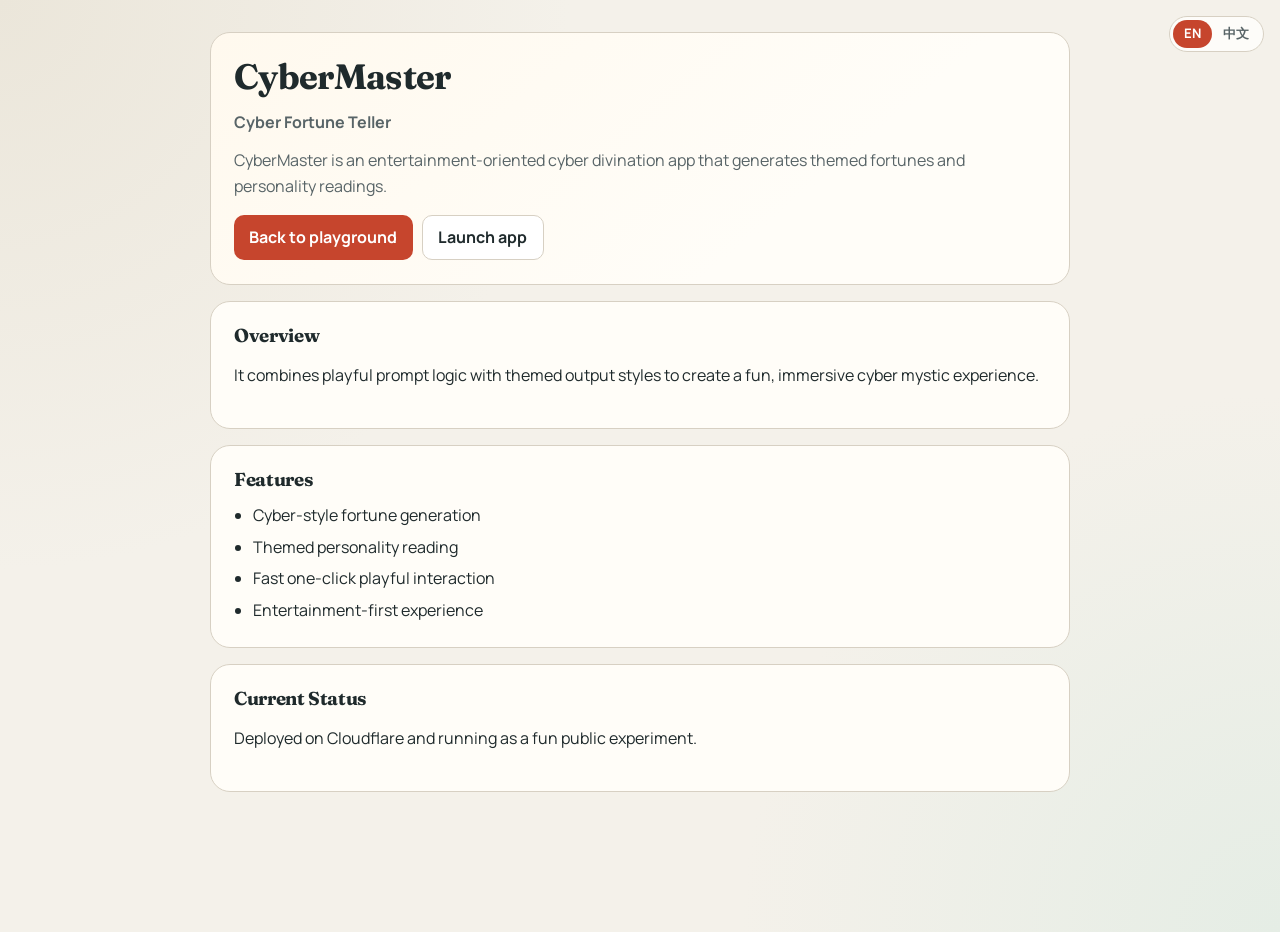
==== cybermaster.html @ be13305c "feat: add playground detail pages and redirect hub" ====
<!doctype html>
<html lang="en">
  <head>
    <meta charset="UTF-8" />
    <meta name="viewport" content="width=device-width, initial-scale=1.0" />
    <title>CyberMaster | XXX Aurora</title>
    <meta
      id="meta-description"
      name="description"
      content="CyberMaster: a cyber-themed fortune and personality reading experiment."
    />
    <link rel="preconnect" href="https://fonts.googleapis.com" />
    <link rel="preconnect" href="https://fonts.gstatic.com" crossorigin />
    <link
      href="https://fonts.googleapis.com/css2?family=Fraunces:opsz,wght@9..144,500;9..144,700&family=Manrope:wght@400;500;700&display=swap"
      rel="stylesheet"
    />
    <link rel="stylesheet" href="styles.css" />
  </head>
  <body>
    <div class="grain"></div>

    <div class="lang-switch" role="group" aria-label="Language selector">
      <button class="lang-btn is-active" data-lang-btn="en" aria-pressed="true">EN</button>
      <button class="lang-btn" data-lang-btn="zh" aria-pressed="false">中文</button>
    </div>

    <div class="layout detail-layout">
      <main class="content">
        <section class="panel hero detail-header">
          <h2 data-i18n="title">CyberMaster</h2>
          <p class="detail-sub" data-i18n="subtitle">Cyber Fortune Teller</p>
          <p data-i18n="intro">
            CyberMaster is an entertainment-oriented cyber divination app that generates
            themed fortunes and personality readings.
          </p>
          <div class="hero-actions">
            <a class="button" href="index.html#playground" data-i18n="back">Back to playground</a>
            <a class="ghost" href="https://cybermaster.xxxaurora.com" target="_blank" rel="noreferrer" data-i18n="launch">Launch app</a>
          </div>
        </section>

        <section class="panel">
          <h3 data-i18n="overviewTitle">Overview</h3>
          <p data-i18n="overviewBody">
            It combines playful prompt logic with themed output styles to create a fun,
            immersive cyber mystic experience.
          </p>
        </section>

        <section class="panel">
          <h3 data-i18n="featuresTitle">Features</h3>
          <ul class="key-list">
            <li data-i18n="feature1">Cyber-style fortune generation</li>
            <li data-i18n="feature2">Themed personality reading</li>
            <li data-i18n="feature3">Fast one-click playful interaction</li>
            <li data-i18n="feature4">Entertainment-first experience</li>
          </ul>
        </section>

        <section class="panel">
          <h3 data-i18n="statusTitle">Current Status</h3>
          <p data-i18n="statusBody">
            Deployed on Cloudflare and running as a fun public experiment.
          </p>
        </section>
      </main>
    </div>

    <script>
      (function () {
        const i18n = {
          en: {
            pageTitle: "CyberMaster | XXX Aurora",
            pageDescription:
              "CyberMaster: a cyber-themed fortune and personality reading experiment.",
            title: "CyberMaster",
            subtitle: "Cyber Fortune Teller",
            intro:
              "CyberMaster is an entertainment-oriented cyber divination app that generates themed fortunes and personality readings.",
            back: "Back to playground",
            launch: "Launch app",
            overviewTitle: "Overview",
            overviewBody:
              "It combines playful prompt logic with themed output styles to create a fun, immersive cyber mystic experience.",
            featuresTitle: "Features",
            feature1: "Cyber-style fortune generation",
            feature2: "Themed personality reading",
            feature3: "Fast one-click playful interaction",
            feature4: "Entertainment-first experience",
            statusTitle: "Current Status",
            statusBody: "Deployed on Cloudflare and running as a fun public experiment."
          },
          zh: {
            pageTitle: "CyberMaster | XXX Aurora",
            pageDescription: "CyberMaster：赛博算命与人格解读娱乐实验。",
            title: "CyberMaster",
            subtitle: "赛博算命大师",
            intro:
              "CyberMaster 是一个娱乐向赛博算命应用，会生成主题化运势和人格解读内容。",
            back: "返回游乐场",
            launch: "进入项目",
            overviewTitle: "概览",
            overviewBody: "它结合了趣味提示逻辑与主题化输出风格，打造沉浸式的赛博玄学体验。",
            featuresTitle: "功能",
            feature1: "赛博风格运势生成",
            feature2: "主题化人格解读",
            feature3: "一键快速互动",
            feature4: "娱乐优先体验",
            statusTitle: "当前状态",
            statusBody: "已部署在 Cloudflare，作为公开娱乐实验持续运行。"
          }
        };

        const buttons = document.querySelectorAll("[data-lang-btn]");

        function applyLang(lang) {
          const dict = i18n[lang] || i18n.en;
          document.documentElement.lang = lang === "zh" ? "zh-CN" : "en";
          document.title = dict.pageTitle;

          const meta = document.getElementById("meta-description");
          if (meta) {
            meta.setAttribute("content", dict.pageDescription);
          }

          document.querySelectorAll("[data-i18n]").forEach((node) => {
            const key = node.getAttribute("data-i18n");
            if (dict[key]) {
              node.textContent = dict[key];
            }
          });

          buttons.forEach((btn) => {
            const isActive = btn.getAttribute("data-lang-btn") === lang;
            btn.classList.toggle("is-active", isActive);
            btn.setAttribute("aria-pressed", isActive ? "true" : "false");
          });
        }

        buttons.forEach((btn) => {
          btn.addEventListener("click", () => {
            const lang = btn.getAttribute("data-lang-btn");
            applyLang(lang);
            try {
              localStorage.setItem("site-lang", lang);
            } catch (err) {
              // Keep runtime language only when storage is blocked.
            }
          });
        });

        let initialLang = "en";
        try {
          const stored = localStorage.getItem("site-lang");
          if (stored === "zh" || stored === "en") {
            initialLang = stored;
          }
        } catch (err) {
          initialLang = "en";
        }

        applyLang(initialLang);
      })();
    </script>
  </body>
</html>
---- styles.css ----
:root {
  --bg: #f4f1ea;
  --paper: #fffdf8;
  --ink: #1f2a2c;
  --muted: #586467;
  --line: #d7d0c3;
  --accent: #c6452d;
  --accent-soft: #f5d8cf;
}

* {
  box-sizing: border-box;
}

html,
body {
  margin: 0;
  padding: 0;
}

body {
  min-height: 100vh;
  font-family: "Manrope", sans-serif;
  color: var(--ink);
  background: radial-gradient(circle at 0% 0%, #ebe6da 0%, transparent 36%),
    radial-gradient(circle at 100% 100%, #e5ede5 0%, transparent 34%),
    var(--bg);
  line-height: 1.6;
}

.grain {
  position: fixed;
  inset: 0;
  pointer-events: none;
  opacity: 0.18;
  background-image: radial-gradient(#000 0.45px, transparent 0.45px);
  background-size: 4px 4px;
}

.lang-switch {
  position: fixed;
  top: 1rem;
  right: 1rem;
  z-index: 3;
  display: inline-flex;
  border: 1px solid var(--line);
  border-radius: 999px;
  padding: 0.2rem;
  background: color-mix(in srgb, #ffffff 85%, #f1e8d8 15%);
  backdrop-filter: blur(8px);
}

.lang-btn {
  border: 0;
  background: transparent;
  color: var(--muted);
  font-family: "Manrope", sans-serif;
  font-size: 0.82rem;
  font-weight: 700;
  line-height: 1;
  padding: 0.45rem 0.68rem;
  border-radius: 999px;
  cursor: pointer;
  transition: background-color 180ms ease, color 180ms ease;
}

.lang-btn:hover {
  color: var(--ink);
}

.lang-btn.is-active {
  color: #fff;
  background: var(--accent);
}

.layout {
  position: relative;
  z-index: 1;
  width: min(1160px, calc(100% - 2rem));
  margin: 2rem auto;
  display: grid;
  grid-template-columns: 320px 1fr;
  gap: 1.25rem;
}

.sidebar {
  position: sticky;
  top: 1.4rem;
  align-self: start;
  background: color-mix(in srgb, var(--paper) 90%, #f1e8d8 10%);
  border: 1px solid var(--line);
  border-radius: 20px;
  padding: 1.4rem;
}

.eyebrow {
  margin: 0;
  font-size: 0.77rem;
  letter-spacing: 0.1em;
  color: var(--muted);
}

h1,
h2,
h3,
h4 {
  font-family: "Fraunces", serif;
  letter-spacing: -0.02em;
  margin: 0;
  line-height: 1.2;
}

h1 {
  margin-top: 0.4rem;
  font-size: clamp(2rem, 4vw, 2.4rem);
}

.intro {
  margin: 1rem 0 1.15rem;
  color: var(--muted);
}

.sidebar nav {
  display: grid;
  gap: 0.55rem;
}

.sidebar nav a {
  color: var(--ink);
  text-decoration: none;
  font-weight: 600;
  padding: 0.35rem 0;
  border-bottom: 1px dashed transparent;
  transition: border-color 180ms ease, color 180ms ease;
}

.sidebar nav a:hover {
  color: var(--accent);
  border-color: color-mix(in srgb, var(--accent) 50%, transparent 50%);
}

.status {
  margin: 1rem 0 0;
  display: inline-flex;
  align-items: center;
  gap: 0.45rem;
  font-size: 0.85rem;
  color: var(--muted);
}

.status::before {
  content: "";
  width: 8px;
  height: 8px;
  border-radius: 999px;
  background: var(--accent);
  box-shadow: 0 0 0 8px color-mix(in srgb, var(--accent) 18%, transparent 82%);
}

.profile-link {
  margin: 0.85rem 0 0;
}

.profile-link a {
  color: var(--accent);
  font-weight: 700;
  text-decoration-thickness: 1px;
  text-underline-offset: 2px;
}

.content {
  display: grid;
  gap: 1rem;
}

.panel {
  background: var(--paper);
  border: 1px solid var(--line);
  border-radius: 20px;
  padding: 1.45rem;
}

.hero {
  background: linear-gradient(140deg, #fff9ee 0%, #fffdf8 68%);
}

.hero h2 {
  font-size: clamp(1.4rem, 3.2vw, 2rem);
}

.hero p {
  margin: 0.75rem 0 0;
  color: var(--muted);
}

.hero-actions {
  margin-top: 1rem;
  display: flex;
  flex-wrap: wrap;
  gap: 0.6rem;
}

.button,
.ghost {
  display: inline-flex;
  align-items: center;
  justify-content: center;
  padding: 0.55rem 0.95rem;
  border-radius: 10px;
  text-decoration: none;
  font-weight: 700;
}

.button {
  color: #fff;
  background: var(--accent);
}

.ghost {
  color: var(--ink);
  border: 1px solid var(--line);
  background: #fff;
}

.section-head p {
  margin: 0.45rem 0 0;
  color: var(--muted);
}

.grid {
  margin-top: 1rem;
  display: grid;
  grid-template-columns: repeat(2, minmax(0, 1fr));
  gap: 0.8rem;
}

.project-grid {
  margin-top: 1rem;
  display: grid;
  grid-template-columns: repeat(3, minmax(0, 1fr));
  gap: 0.8rem;
}

.card {
  display: block;
  text-decoration: none;
  color: inherit;
  border: 1px solid var(--line);
  border-radius: 14px;
  padding: 1rem;
  background: #fff;
  transition: transform 180ms ease, border-color 180ms ease,
    box-shadow 180ms ease;
}

.card:hover {
  transform: translateY(-2px);
  border-color: color-mix(in srgb, var(--accent) 50%, var(--line) 50%);
  box-shadow: 0 8px 24px color-mix(in srgb, var(--accent) 12%, transparent 88%);
}

.card h4 {
  font-size: 1.06rem;
}

.card p {
  margin: 0.3rem 0 0;
  font-size: 0.95rem;
  color: var(--muted);
}

.project-card {
  display: flex;
  flex-direction: column;
  min-height: 100%;
}

.project-tag {
  margin-top: 0.45rem;
  color: var(--accent) !important;
  font-weight: 700;
}

.project-note {
  margin-top: 0.55rem !important;
}

.card-actions {
  margin-top: 0.85rem;
  display: flex;
  flex-wrap: wrap;
  gap: 0.5rem;
}

.button-sm {
  padding: 0.42rem 0.72rem;
  border-radius: 8px;
  font-size: 0.88rem;
}

.detail-layout {
  width: min(860px, calc(100% - 2rem));
  grid-template-columns: 1fr;
}

.detail-header h2 {
  font-size: clamp(1.5rem, 4vw, 2.2rem);
}

.detail-sub {
  margin: 0.5rem 0 0;
  color: var(--accent);
  font-weight: 700;
}

.key-list {
  margin: 0.7rem 0 0;
  padding-left: 1.15rem;
  display: grid;
  gap: 0.38rem;
}

.tech-line {
  margin: 0.6rem 0 0;
  color: var(--ink);
  font-weight: 600;
}

.quick-jump {
  margin-top: 0.95rem;
  border: 1px solid var(--line);
  border-radius: 12px;
  background: #fff;
  padding: 0.9rem;
}

.quick-jump-title {
  margin: 0;
  font-weight: 700;
  color: var(--ink);
}

.quick-jump-sub {
  margin: 0.3rem 0 0;
  color: var(--muted);
  font-size: 0.92rem;
}

.updates {
  margin: 1rem 0 0;
  padding: 0;
  list-style: none;
  display: grid;
  gap: 0.75rem;
}

.updates li {
  border: 1px solid var(--line);
  border-radius: 12px;
  padding: 0.8rem 0.9rem;
  background: #fff;
}

.date {
  font-size: 0.8rem;
  letter-spacing: 0.06em;
  text-transform: uppercase;
  color: var(--accent);
}

.updates p {
  margin: 0.25rem 0 0;
}

.contact a {
  color: var(--accent);
  text-decoration-thickness: 1px;
  text-underline-offset: 2px;
}

@media (max-width: 920px) {
  .layout {
    grid-template-columns: 1fr;
    width: min(860px, calc(100% - 1.4rem));
  }

  .sidebar {
    position: relative;
    top: 0;
  }
}

@media (max-width: 640px) {
  .lang-switch {
    top: 0.7rem;
    right: 0.7rem;
  }

  .grid {
    grid-template-columns: 1fr;
  }

  .project-grid {
    grid-template-columns: 1fr;
  }

  .panel,
  .sidebar {
    border-radius: 16px;
    padding: 1rem;
  }

  .hero-actions {
    flex-direction: column;
  }

  .button,
  .ghost {
    width: 100%;
  }

  .card-actions .button,
  .card-actions .ghost {
    width: auto;
  }
}
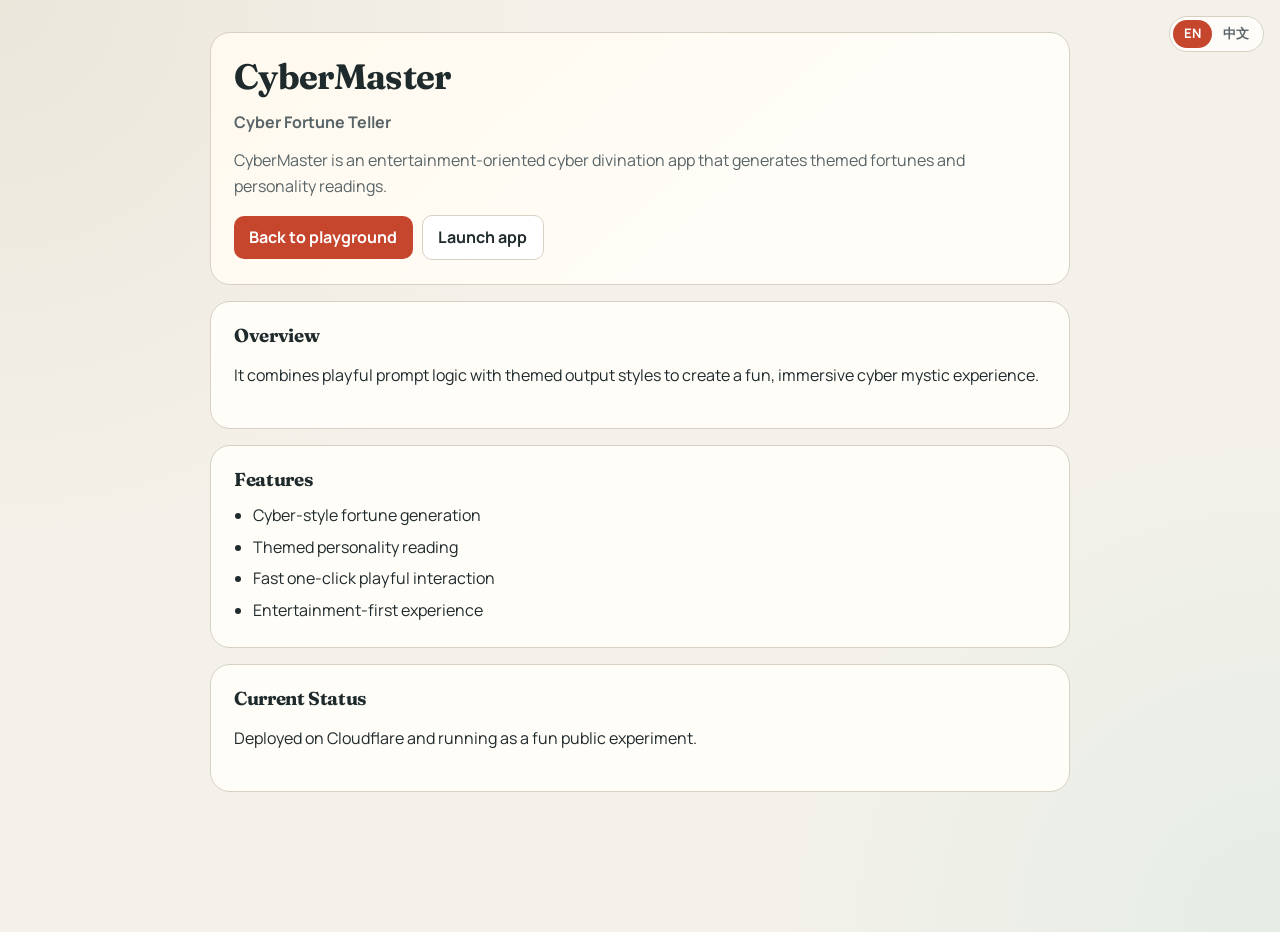
==== commit 5a40ea41: "feat: add Potemkin trailer and fix detail-page action layout" ====
--- a/cybermaster.html
+++ b/cybermaster.html
@@ -34,7 +34,7 @@
             CyberMaster is an entertainment-oriented cyber divination app that generates
             themed fortunes and personality readings.
           </p>
-          <div class="hero-actions">
+          <div class="hero-actions detail-actions">
             <a class="button" href="index.html#playground" data-i18n="back">Back to playground</a>
             <a class="ghost" href="https://cybermaster.xxxaurora.com" target="_blank" rel="noreferrer" data-i18n="launch">Launch app</a>
           </div>
--- a/styles.css
+++ b/styles.css
@@ -200,6 +200,10 @@
   gap: 0.6rem;
 }
 
+.detail-actions {
+  align-items: center;
+}
+
 .button,
 .ghost {
   display: inline-flex;
@@ -326,6 +330,32 @@
   font-weight: 600;
 }
 
+.video-wrap {
+  margin-top: 0.75rem;
+  width: 100%;
+  aspect-ratio: 16 / 9;
+  border: 1px solid var(--line);
+  border-radius: 12px;
+  overflow: hidden;
+  background: #000;
+}
+
+.video-wrap iframe {
+  width: 100%;
+  height: 100%;
+  border: 0;
+}
+
+.video-link {
+  margin: 0.6rem 0 0;
+}
+
+.video-link a {
+  color: var(--accent);
+  text-decoration-thickness: 1px;
+  text-underline-offset: 2px;
+}
+
 .quick-jump {
   margin-top: 0.95rem;
   border: 1px solid var(--line);
@@ -410,12 +440,12 @@
     padding: 1rem;
   }
 
-  .hero-actions {
+  .home-actions {
     flex-direction: column;
   }
 
-  .button,
-  .ghost {
+  .home-actions .button,
+  .home-actions .ghost {
     width: 100%;
   }
 
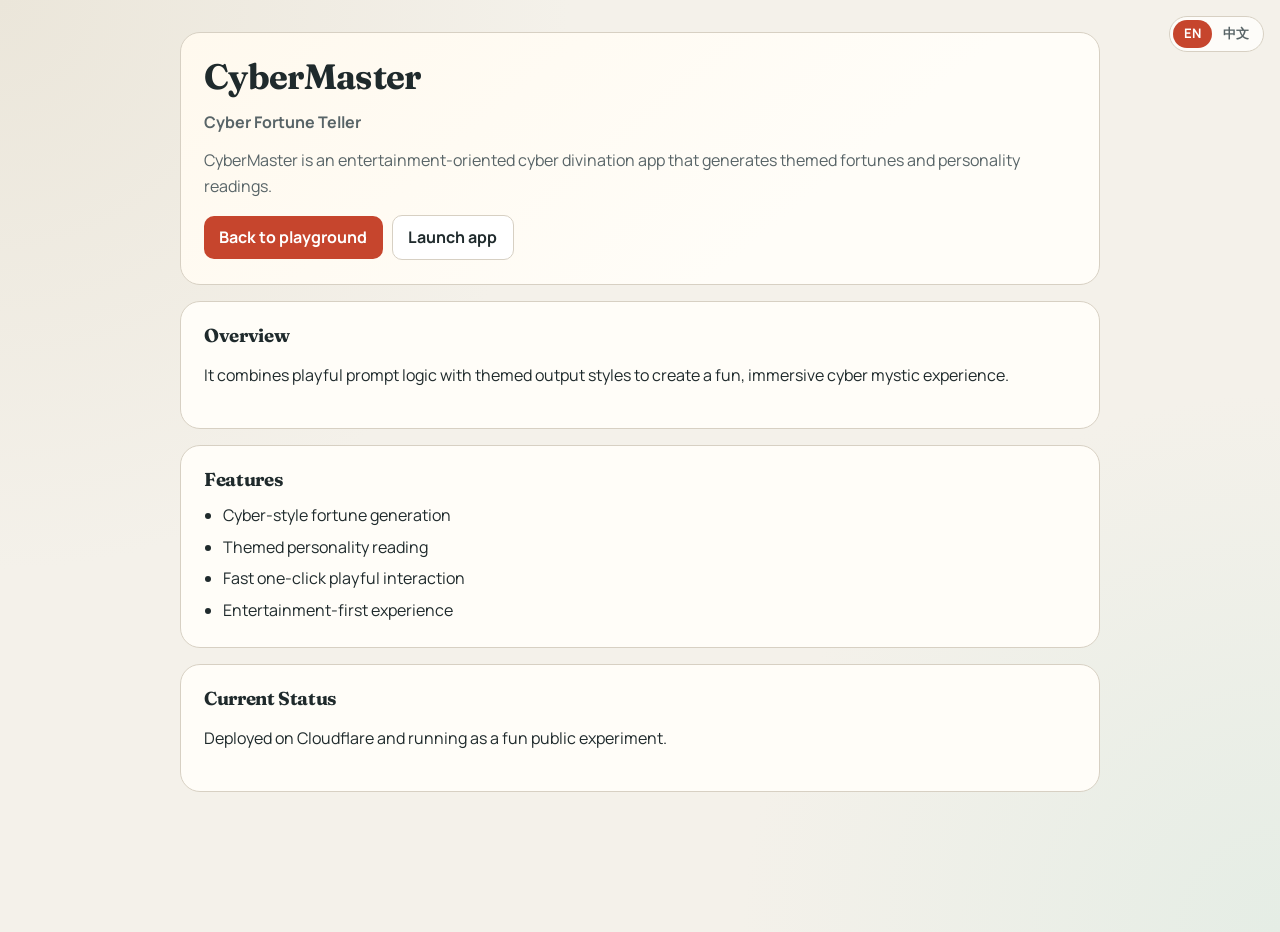
==== commit ba773331: "fix: widen and normalize detail page layout" ====
--- a/cybermaster.html
+++ b/cybermaster.html
@@ -25,7 +25,7 @@
       <button class="lang-btn" data-lang-btn="zh" aria-pressed="false">中文</button>
     </div>
 
-    <div class="layout detail-layout">
+    <div class="detail-layout">
       <main class="content">
         <section class="panel hero detail-header">
           <h2 data-i18n="title">CyberMaster</h2>
--- a/styles.css
+++ b/styles.css
@@ -303,8 +303,15 @@
 }
 
 .detail-layout {
-  width: min(860px, calc(100% - 2rem));
-  grid-template-columns: 1fr;
+  position: relative;
+  z-index: 1;
+  width: min(1160px, calc(100% - 2rem));
+  margin: 2rem auto;
+}
+
+.detail-layout .content {
+  width: min(920px, 100%);
+  margin: 0 auto;
 }
 
 .detail-header h2 {
@@ -418,6 +425,11 @@
     position: relative;
     top: 0;
   }
+
+  .detail-layout {
+    width: min(860px, calc(100% - 1.4rem));
+    margin: 1.4rem auto;
+  }
 }
 
 @media (max-width: 640px) {
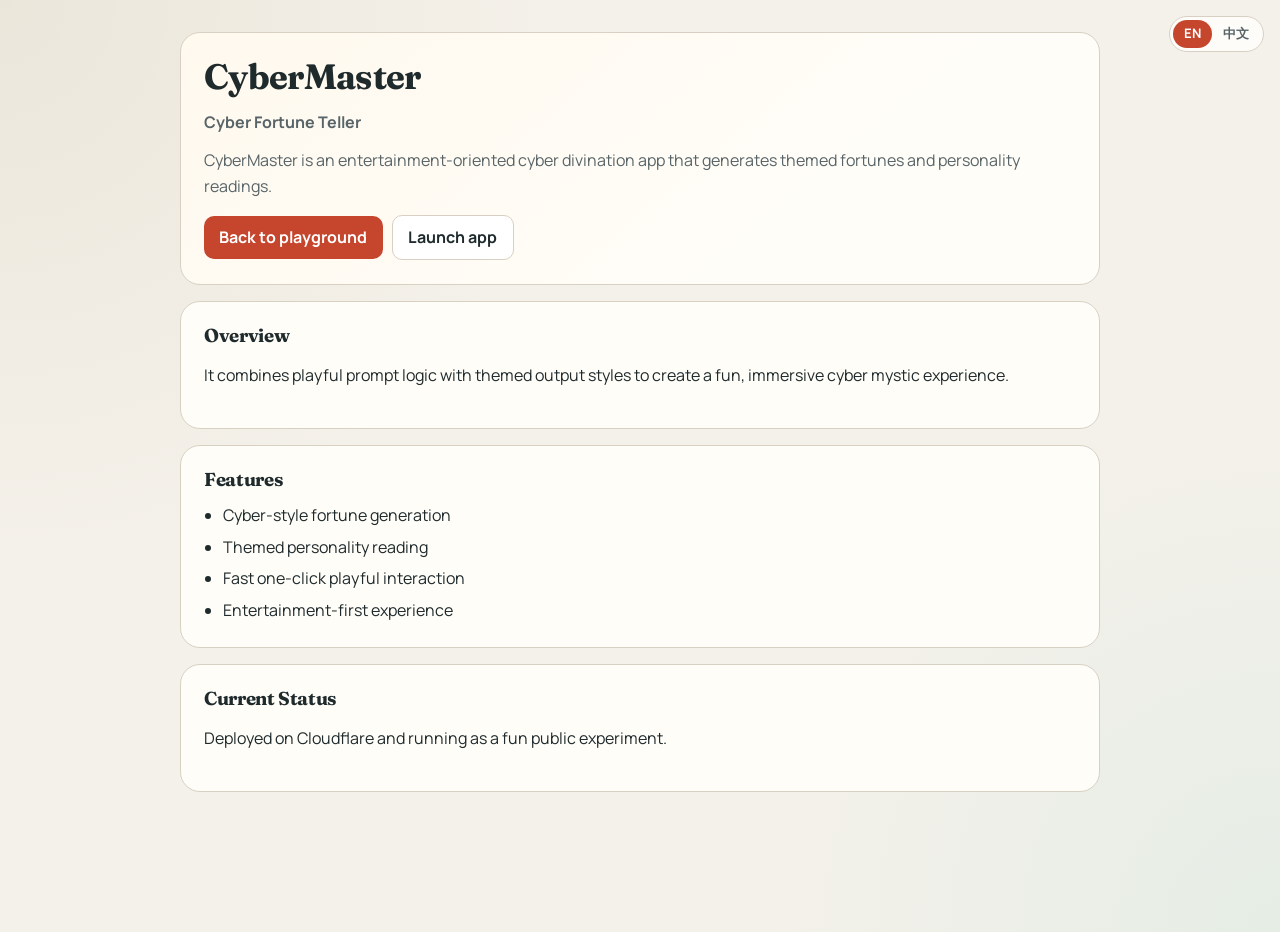
==== commit da4d58bd: "Add page transition effects and update project descriptions - Introduced a new JavaScript file for p" ====
--- a/cybermaster.html
+++ b/cybermaster.html
@@ -67,6 +67,7 @@
       </main>
     </div>
 
+    <script src="page-transition.js"></script>
     <script>
       (function () {
         const i18n = {
--- a/styles.css
+++ b/styles.css
@@ -18,6 +18,10 @@
   padding: 0;
 }
 
+html {
+  scroll-behavior: smooth;
+}
+
 body {
   min-height: 100vh;
   font-family: "Manrope", sans-serif;
@@ -28,6 +32,15 @@
   line-height: 1.6;
 }
 
+body.page-enter {
+  animation: pageCrossEnter 420ms cubic-bezier(0.2, 0.74, 0.21, 1);
+}
+
+body.page-leave {
+  pointer-events: none;
+  animation: pageCrossLeave 240ms ease forwards;
+}
+
 .grain {
   position: fixed;
   inset: 0;
@@ -178,6 +191,13 @@
   border: 1px solid var(--line);
   border-radius: 20px;
   padding: 1.45rem;
+  transition: border-color 220ms ease, box-shadow 220ms ease, transform 220ms ease;
+}
+
+.panel:target {
+  border-color: color-mix(in srgb, var(--accent) 52%, var(--line) 48%);
+  box-shadow: 0 10px 28px color-mix(in srgb, var(--accent) 13%, transparent 87%);
+  animation: panelTargetPulse 620ms ease;
 }
 
 .hero {
@@ -241,8 +261,8 @@
 .project-grid {
   margin-top: 1rem;
   display: grid;
-  grid-template-columns: repeat(3, minmax(0, 1fr));
-  gap: 0.8rem;
+  grid-template-columns: 1fr;
+  gap: 0.95rem;
 }
 
 .card {
@@ -279,6 +299,36 @@
   min-height: 100%;
 }
 
+.project-grid .project-card {
+  flex-direction: row;
+  align-items: center;
+  justify-content: space-between;
+  gap: 1rem;
+  min-height: auto;
+  padding: 1.05rem 1.1rem;
+}
+
+.project-main {
+  flex: 1;
+  min-width: 0;
+}
+
+.project-main h4 {
+  margin: 0;
+}
+
+.reveal {
+  opacity: 0;
+  transform: translateY(18px);
+  transition: opacity 560ms ease, transform 560ms cubic-bezier(0.2, 0.74, 0.21, 1);
+  transition-delay: var(--reveal-delay, 0ms);
+}
+
+.reveal.is-visible {
+  opacity: 1;
+  transform: translateY(0);
+}
+
 .project-tag {
   margin-top: 0.45rem;
   color: var(--accent) !important;
@@ -287,6 +337,25 @@
 
 .project-note {
   margin-top: 0.55rem !important;
+}
+
+.project-card-wide {
+  grid-column: 1 / -1;
+}
+
+.project-card p {
+  line-height: 1.55;
+}
+
+.project-summary {
+  margin-top: 0.42rem !important;
+  max-width: 64ch;
+}
+
+.project-actions {
+  margin-top: 0 !important;
+  flex-shrink: 0;
+  align-self: center;
 }
 
 .card-actions {
@@ -331,6 +400,23 @@
   gap: 0.38rem;
 }
 
+.code-block {
+  margin: 0.6rem 0 0;
+  padding: 0.78rem 0.88rem;
+  border-radius: 10px;
+  border: 1px solid color-mix(in srgb, var(--ink) 18%, var(--line) 82%);
+  background: #1f2a2c;
+  color: #f6f3ec;
+  overflow-x: auto;
+}
+
+.code-block code {
+  font-family: ui-monospace, SFMono-Regular, Menlo, Monaco, Consolas, "Liberation Mono",
+    "Courier New", monospace;
+  font-size: 0.84rem;
+  line-height: 1.45;
+}
+
 .tech-line {
   margin: 0.6rem 0 0;
   color: var(--ink);
@@ -361,6 +447,40 @@
   color: var(--accent);
   text-decoration-thickness: 1px;
   text-underline-offset: 2px;
+}
+
+@keyframes panelTargetPulse {
+  0% {
+    transform: translateY(0);
+  }
+  45% {
+    transform: translateY(-2px);
+  }
+  100% {
+    transform: translateY(0);
+  }
+}
+
+@keyframes pageCrossEnter {
+  from {
+    opacity: 0;
+    transform: translateY(12px);
+  }
+  to {
+    opacity: 1;
+    transform: translateY(0);
+  }
+}
+
+@keyframes pageCrossLeave {
+  from {
+    opacity: 1;
+    transform: translateY(0);
+  }
+  to {
+    opacity: 0;
+    transform: translateY(10px);
+  }
 }
 
 .quick-jump {
@@ -430,6 +550,24 @@
     width: min(860px, calc(100% - 1.4rem));
     margin: 1.4rem auto;
   }
+
+  .project-grid {
+    grid-template-columns: 1fr;
+  }
+
+  .project-card-wide {
+    grid-column: auto;
+  }
+
+  .project-grid .project-card {
+    flex-direction: column;
+    align-items: flex-start;
+  }
+
+  .project-actions {
+    margin-top: 0.75rem !important;
+    align-self: flex-start;
+  }
 }
 
 @media (max-width: 640px) {
@@ -466,3 +604,24 @@
     width: auto;
   }
 }
+
+@media (prefers-reduced-motion: reduce) {
+  html {
+    scroll-behavior: auto;
+  }
+
+  .reveal {
+    opacity: 1;
+    transform: none;
+    transition: none;
+  }
+
+  .panel:target {
+    animation: none;
+  }
+
+  body.page-enter,
+  body.page-leave {
+    animation: none;
+  }
+}
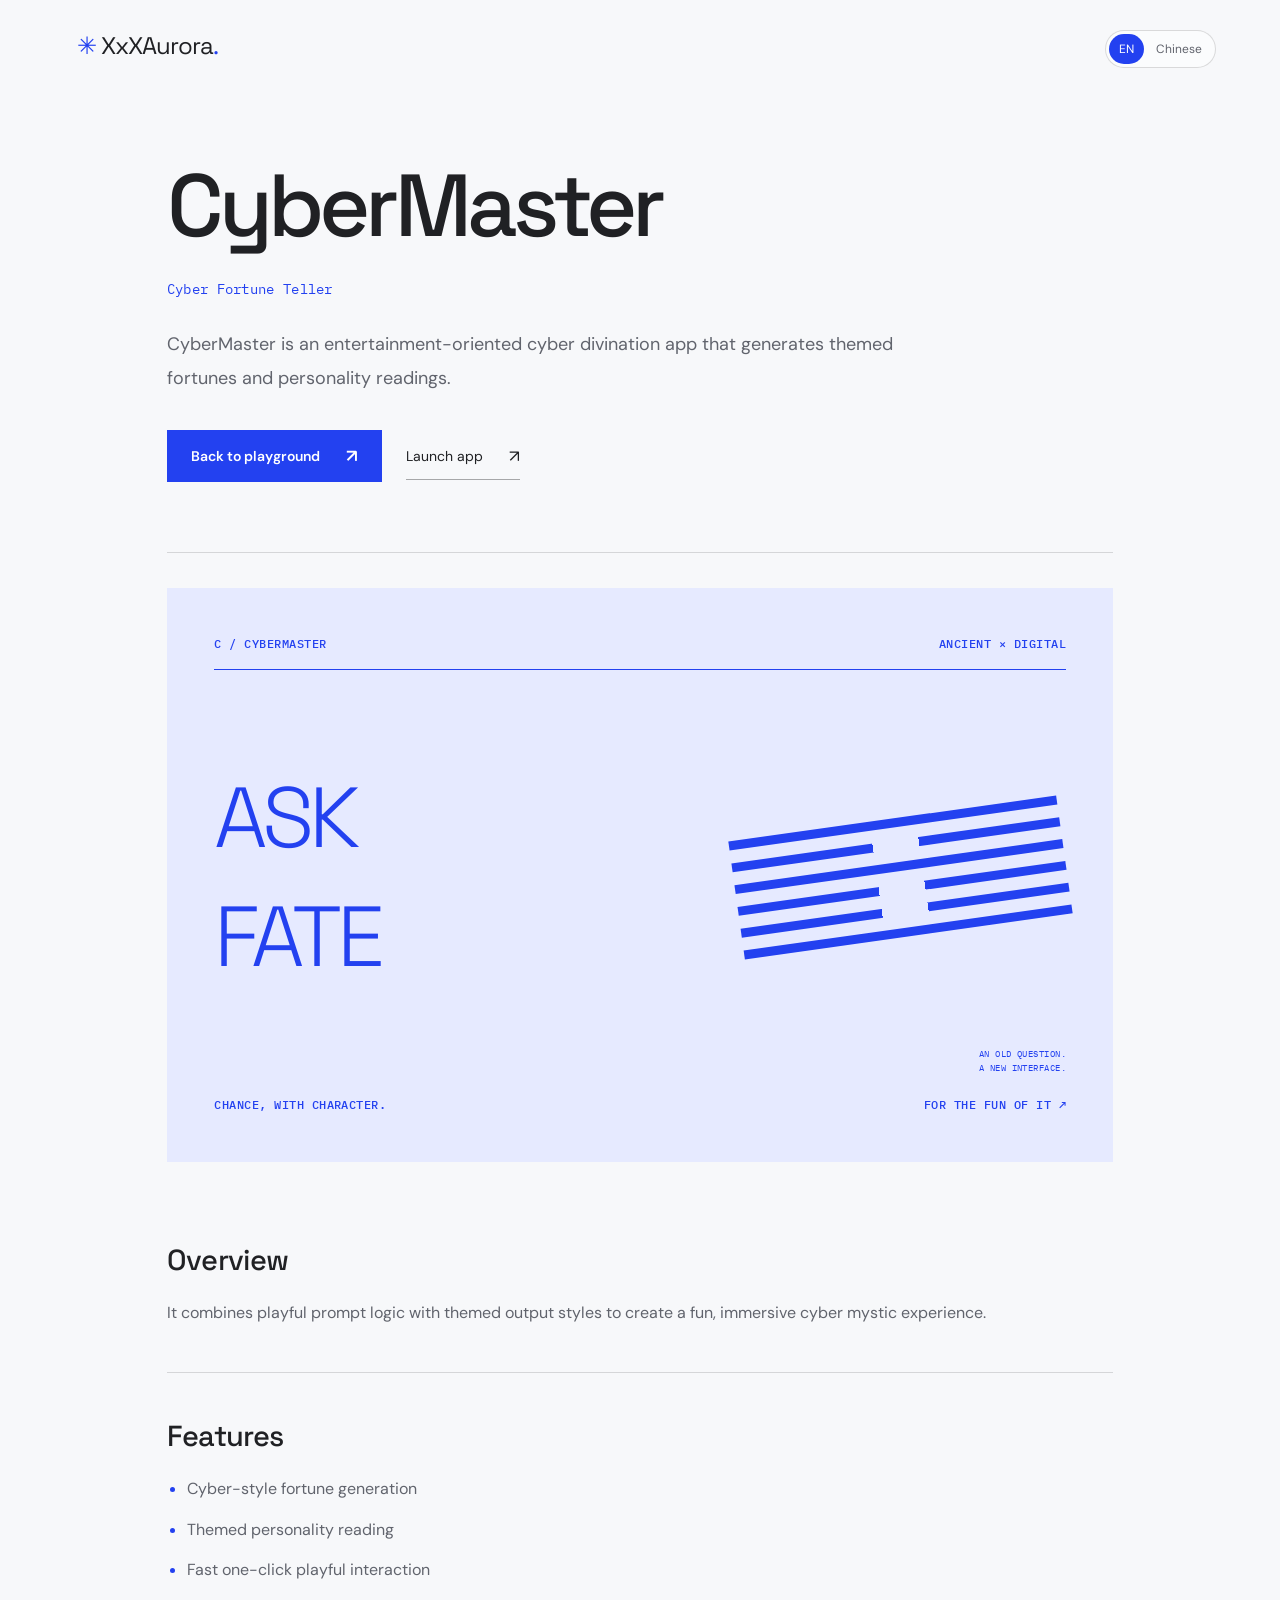
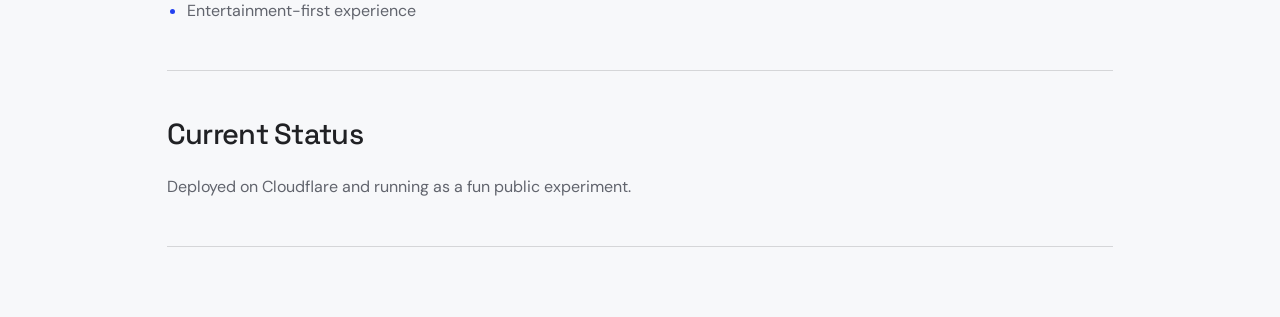
==== commit 0a74cb74: "Redesign portfolio with gallery theme and complete bilingual experience" ====
--- a/cybermaster.html
+++ b/cybermaster.html
@@ -12,13 +12,16 @@
     <link rel="preconnect" href="https://fonts.googleapis.com" />
     <link rel="preconnect" href="https://fonts.gstatic.com" crossorigin />
     <link
-      href="https://fonts.googleapis.com/css2?family=Fraunces:opsz,wght@9..144,500;9..144,700&family=Manrope:wght@400;500;700&display=swap"
+      href="https://fonts.googleapis.com/css2?family=DM+Sans:wght@400;500;600;700&family=Space+Grotesk:wght@400;500;600;700&family=IBM+Plex+Mono:wght@400;500&display=swap"
       rel="stylesheet"
     />
-    <link rel="stylesheet" href="styles.css" />
+    <link rel="stylesheet" href="home.css" />
+    <link rel="stylesheet" href="detail.css" />
+    <link rel="stylesheet" href="portfolio.css" />
+    <link rel="stylesheet" href="gallery.css" />
   </head>
-  <body>
-    <div class="grain"></div>
+  <body class="detail-page">
+    <a class="detail-brand" href="index.html"><span>✳</span> XxXAurora<span>.</span></a>
 
     <div class="lang-switch" role="group" aria-label="Language selector">
       <button class="lang-btn is-active" data-lang-btn="en" aria-pressed="true">EN</button>
@@ -39,6 +42,7 @@
             <a class="ghost" href="https://cybermaster.xxxaurora.com" target="_blank" rel="noreferrer" data-i18n="launch">Launch app</a>
           </div>
         </section>
+        <div class="detail-cover case-cover cover-cybermaster" aria-hidden="true"><span class="cover-top">C / CYBERMASTER <span>ANCIENT × DIGITAL</span></span><div class="oracle-layout"><div class="oracle-type">问<br><em>卦</em></div><div class="hexagram"><i></i><i class="broken"></i><i></i><i class="broken"></i><i class="broken"></i><i></i></div><span class="oracle-caption">AN OLD QUESTION.<br>A NEW INTERFACE.</span></div><span class="cover-bottom">CHANCE, WITH CHARACTER. <span>FOR THE FUN OF IT ↗</span></span></div>
 
         <section class="panel">
           <h3 data-i18n="overviewTitle">Overview</h3>
@@ -67,7 +71,7 @@
       </main>
     </div>
 
-    <script src="page-transition.js"></script>
+    <script src="shared-i18n.js"></script>
     <script>
       (function () {
         const i18n = {
@@ -116,6 +120,7 @@
         const buttons = document.querySelectorAll("[data-lang-btn]");
 
         function applyLang(lang) {
+          window.applySharedLanguage(lang);
           const dict = i18n[lang] || i18n.en;
           document.documentElement.lang = lang === "zh" ? "zh-CN" : "en";
           document.title = dict.pageTitle;
--- a/home.css
+++ b/home.css
@@ -0,0 +1,32 @@
+:root{color-scheme:dark;--bg:#080b0d;--surface:#101518;--text:#f0f3ee;--muted:#a0aaa9;--accent:#beef9c;--line:#ffffff20;--ease:cubic-bezier(.22,1,.36,1);font-family:'DM Sans',Arial,sans-serif;color:var(--text);background:var(--bg)}
+*{box-sizing:border-box}html{scroll-behavior:smooth;scroll-padding-top:110px}body{margin:0}a{color:inherit;text-decoration:none}button{font:inherit}a,button{-webkit-tap-highlight-color:transparent}button,a{touch-action:manipulation}a:focus-visible,button:focus-visible{outline:2px solid var(--accent);outline-offset:7px}::selection{background:var(--accent);color:var(--bg)}h1,h2,h3,h4,p{margin:0}button{cursor:pointer}.skip-link{position:fixed;top:-100px;left:16px;z-index:50;padding:12px;background:var(--accent);color:#080b0d}.skip-link:focus{top:15px}.reading-progress{position:fixed;left:0;top:0;height:2px;width:100%;transform:scaleX(0);transform-origin:left;background:var(--accent);z-index:30;pointer-events:none}
+.sidebar{height:94px;position:absolute;top:0;left:5%;right:5%;display:flex;align-items:center;gap:42px;border-bottom:1px solid var(--line);z-index:10}.wordmark{font-family:'Space Grotesk',sans-serif;font-size:25px;font-weight:600;letter-spacing:-1px;white-space:nowrap}.brand-symbol{font-size:35px;color:var(--accent);display:inline-block;vertical-align:middle;margin-right:8px}.brand-dot{color:var(--accent)}.sidebar nav{display:flex;gap:30px;margin:auto;font-size:14px}.sidebar nav a{color:var(--muted);position:relative;padding:12px 0;transition:color .25s}.sidebar nav a:hover,.sidebar nav a.is-current{color:var(--text)}.sidebar nav a:after{content:'';position:absolute;bottom:4px;height:3px;left:50%;width:3px;border-radius:50%;background:var(--accent);opacity:0;transition:opacity .25s}.sidebar nav a.is-current:after{opacity:1}.header-github{font-size:14px;margin-right:126px}.lang-switch{position:absolute;right:5%;top:30px;display:flex;gap:2px;padding:3px;border:1px solid var(--line);border-radius:30px;z-index:12}.lang-btn{border:0;color:var(--muted);background:none;font-size:12px;padding:7px 10px;border-radius:20px}.lang-btn.is-active{background:#26302b;color:var(--accent)}
+.content{max-width:1600px;margin:auto;padding:0 5%}.hero{min-height:850px;height:100svh;max-height:1100px;position:relative;display:flex;align-items:center;padding:140px 0 120px;isolation:isolate}.hero-copy{position:relative;z-index:2;max-width:730px;pointer-events:none}.hero-copy a{pointer-events:auto}.hero-kicker,.section-index,.hero-bottom,.orbit-label,.site-footer>span{font-family:'IBM Plex Mono',monospace;font-size:12px;letter-spacing:1.2px}.hero-kicker{color:var(--accent);display:flex;align-items:center;gap:10px;margin-bottom:32px}.live-dot{display:inline-block;width:6px;height:6px;background:var(--accent);border-radius:50%;box-shadow:0 0 12px #beef9c60}.hero h1{font-family:'Space Grotesk','DM Sans',sans-serif;font-size:clamp(76px,8.4vw,132px);font-weight:500;line-height:.99;letter-spacing:-.075em;max-width:720px;text-wrap:balance;margin-left:-6px}.hero-description{font-size:17px;color:var(--muted);line-height:1.85;max-width:460px;margin-top:32px}.hero-actions{display:flex;gap:24px;align-items:center;margin-top:35px}.button,.ghost{display:inline-flex;align-items:center;justify-content:center;gap:26px;font-size:14px;min-height:48px;transition:background .3s,color .3s,border-color .3s,transform .4s var(--ease)}.button{border-radius:30px;background:var(--accent);color:#142016;padding:13px 23px;font-weight:600;border:1px solid transparent}.button:after{content:'↗';font-size:18px}.button:hover{background:#d2ffb5;transform:translateY(-3px)}.ghost{border-bottom:1px solid #ffffff40;padding:10px 0}.ghost:after{content:'↗';font-size:17px}.ghost:hover{color:var(--accent);border-color:var(--accent)}.hero-bottom{position:absolute;bottom:35px;left:0;right:0;display:flex;justify-content:space-between;align-items:center;border-top:1px solid var(--line);padding-top:27px;color:var(--muted);font-size:11px;letter-spacing:1px}.hero-bottom a{color:var(--text)}.hero-bottom a span{display:inline-block;margin-left:18px;font-size:20px}.hero-art{position:absolute;z-index:0;right:-5.5%;top:9%;width:72%;height:80%;pointer-events:none;overflow:hidden;mask-image:linear-gradient(90deg,transparent,#000 17%,#000 95%,transparent)}#aurora-canvas{height:100%;width:100%;display:block}.aurora-haze{position:absolute;inset:16% 6%;background:radial-gradient(ellipse at 62% 50%,#37614e36,transparent 60%),radial-gradient(ellipse at 45% 75%,#34386628,transparent 60%);filter:blur(45px)}.orbit-label{position:absolute;right:12%;bottom:12%;font-size:10px;letter-spacing:2px;color:#b1c4b3;writing-mode:vertical-rl}.orbit-label span{margin-top:16px}
+.panel:not(.hero){padding:105px 0;scroll-margin-top:20px}.section-head{display:grid;grid-template-columns:1fr 1fr;align-items:end;margin-bottom:48px;gap:20px}.section-index{display:block;color:var(--accent);grid-column:1/-1;margin-bottom:14px}.section-head h3,.contact h3{font-family:'Space Grotesk',sans-serif;font-size:clamp(40px,4.5vw,64px);font-weight:400;letter-spacing:-.055em;line-height:1.1}.section-head p{justify-self:end;color:var(--muted);font-size:15px;max-width:350px;line-height:1.7}.project-grid{display:grid;grid-template-columns:1fr 1fr;gap:54px 30px}.project-card{position:relative;min-width:0}.project-grid .project-card:first-child{grid-column:1/-1}.project-main{display:flex;flex-direction:column}.project-media,.playground-media{order:-1;background:var(--surface);border:1px solid var(--line);border-radius:14px;overflow:hidden;position:relative;aspect-ratio:1.6;margin-bottom:25px;isolation:isolate;transition:border-color .45s}.project-grid .project-card:first-child .project-media{aspect-ratio:2.35}.project-media:after,.playground-media:after{content:'';position:absolute;inset:0;pointer-events:none;background:radial-gradient(500px circle at var(--mx,50%) var(--my,50%),#c9f3bb17,transparent 70%);opacity:0;transition:opacity .5s}.project-card:hover .project-media:after,.project-card:hover .playground-media:after{opacity:1}.project-preview,.playground-preview{display:block;width:100%;height:100%;object-fit:cover;transition:transform 1s var(--ease),filter .8s;filter:saturate(.75)}.project-card:hover img{transform:scale(1.035);filter:saturate(1)}.project-card:hover .project-media,.project-card:hover .playground-media{border-color:#beef9c55}.project-card h4{font-family:'Space Grotesk',sans-serif;font-size:28px;font-weight:500;letter-spacing:-1px;line-height:1.3}.project-card h4:after{content:'↗';float:right;color:var(--accent);font-size:24px;transition:transform .5s var(--ease)}.project-card:hover h4:after{transform:translate(4px,-4px)}.project-tag{font-family:'IBM Plex Mono',monospace;font-size:12px;color:var(--accent);margin-top:9px;line-height:1.6}.project-summary,.project-card>p:not(.project-tag){color:var(--muted);font-size:16px;line-height:1.8;margin-top:17px;max-width:680px}.project-grid .project-card:first-child .project-summary{max-width:760px}.card-actions{display:flex;align-items:center;gap:24px;margin-top:22px}.card-actions .button{background:transparent;color:var(--text);border:1px solid var(--line);padding:8px 18px;min-height:42px;font-size:13px}.card-actions .button:hover{border-color:var(--accent);color:var(--accent)}.card-actions .ghost{font-size:13px;min-height:40px;border:0;color:var(--muted)}.card-actions .ghost:hover{color:var(--accent)}#playground{border-top:1px solid var(--line)}.grid{display:grid;grid-template-columns:1fr 1fr;gap:30px}.grid .project-card{display:flex;flex-direction:column}.grid .card-actions{margin-top:auto;padding-top:22px}.project-note{font-size:13px!important}.contact{position:relative;border-top:1px solid var(--line);min-height:370px}.contact .section-index{margin-bottom:32px}.contact h3{font-size:clamp(56px,7vw,100px);margin-bottom:30px}.contact p{font-size:17px;line-height:1.9;color:var(--muted);max-width:640px}.contact p a{display:inline-block;color:var(--text);border-bottom:1px solid var(--accent)}.contact-arrow{position:absolute;right:20px;top:120px;font-size:100px;color:var(--accent);font-weight:300}.site-footer{margin:0 5%;padding:28px 0;border-top:1px solid var(--line);display:flex;align-items:center;justify-content:space-between;gap:25px;color:var(--muted)}.site-footer>a{color:var(--text);font-size:18px;letter-spacing:-.5px}.site-footer>a span{color:var(--accent)}.site-footer>span{font-size:10px}
+html[lang=zh-CN] .hero h1{font-size:clamp(64px,7.8vw,112px);letter-spacing:-.06em;max-width:680px;line-height:1.2}html[lang=zh-CN] .hero-description{line-height:2}html[lang=zh-CN] .section-head h3{letter-spacing:-.035em}
+@media(min-width:1800px){.sidebar{left:calc((100% - 1440px)/2);right:calc((100% - 1440px)/2)}.lang-switch{right:calc((100% - 1440px)/2)}}
+@media(max-width:1000px){.sidebar nav{gap:20px}.header-github{display:none}.sidebar nav{margin-right:115px}.hero{min-height:760px}.hero-copy{max-width:650px}.hero-art{width:90%;right:-5%;opacity:.7}.hero h1{font-size:90px;max-width:600px}.hero-description{max-width:410px}.hero-bottom{font-size:9px}.project-grid .project-card:first-child .project-media{aspect-ratio:1.9}.hero-kicker{font-size:10px}}
+@media(max-width:680px){html{scroll-padding-top:25px}.sidebar{height:82px;flex-wrap:wrap;gap:0;align-content:center;left:6%;right:6%}.wordmark{font-size:22px}.brand-symbol{font-size:28px}.sidebar nav{position:absolute;top:90px;left:0;right:0;margin:0;justify-content:space-between;font-size:13px;gap:12px}.lang-switch{top:24px;right:6%}.content{padding:0 6%}.hero{height:auto;min-height:850px;max-height:none;padding:210px 0 125px;align-items:flex-start}.hero h1{font-size:clamp(62px,14vw,92px);letter-spacing:-.065em;max-width:470px;margin-left:-3px}.hero-kicker{font-size:9px;letter-spacing:.5px;margin-bottom:24px}.hero-description{font-size:16px;line-height:1.8;margin-top:25px;max-width:380px}.hero-art{top:90px;right:-6.8%;width:110%;height:620px;opacity:.48;mask-image:linear-gradient(180deg,transparent,#000 20%,#000 80%,transparent)}.orbit-label{display:none}.hero-actions{gap:22px;margin-top:28px}.button,.ghost{font-size:13px;gap:13px}.hero-bottom{display:block;bottom:25px;line-height:1.8;font-size:9px}.hero-bottom>a{display:block;margin-top:13px}.panel:not(.hero){padding:66px 0}.section-head{display:block;margin-bottom:30px}.section-index{font-size:10px;margin-bottom:23px}.section-head p{margin-top:18px;font-size:14px}.project-grid,.grid{grid-template-columns:1fr;gap:42px}.project-grid .project-card:first-child{grid-column:auto}.project-grid .project-card:first-child .project-media{aspect-ratio:1.6}.project-card h4{font-size:25px}.project-tag{font-size:11px}.project-summary,.project-card>p:not(.project-tag){font-size:15px}.contact-arrow{top:65px;right:0;font-size:52px}.contact p{font-size:15px;max-width:90%}.contact h3{font-size:52px}.site-footer{margin:0 6%;flex-wrap:wrap;gap:18px}.site-footer>span:nth-child(2){display:none}html[lang=zh-CN] .hero h1{font-size:clamp(58px,13vw,82px);line-height:1.2}}
+@media(prefers-reduced-motion:reduce){html{scroll-behavior:auto}*,*:before,*:after{animation:none!important;transition:none!important}}
+/* 入场用同一条减速曲线，首屏与滚动区域保持一致的节奏。 */
+@keyframes enter{from{opacity:0;transform:translateY(26px)}to{opacity:1;transform:translateY(0)}}
+@keyframes art-enter{from{opacity:0;transform:scale(.94) rotate(-5deg)}to{opacity:1;transform:scale(1) rotate(0)}}
+@media(prefers-reduced-motion:no-preference){.hero-kicker{animation:enter .9s var(--ease) both}.hero h1{animation:enter 1.2s .08s var(--ease) both}.hero-description{animation:enter 1.1s .2s var(--ease) both}.hero-actions{animation:enter 1.1s .3s var(--ease) both}.hero-bottom{animation:enter 1s .4s var(--ease) both}#aurora-canvas{animation:art-enter 2s .1s var(--ease) both}.reveal-item{opacity:0;transform:translateY(32px);transition:opacity .9s var(--ease),transform .9s var(--ease)}.reveal-item.is-revealed{opacity:1;transform:translateY(0)}}
+@view-transition{navigation:auto}
+::view-transition-old(root){animation-duration:.22s}::view-transition-new(root){animation-duration:.35s}
+@media(prefers-reduced-motion:reduce){::view-transition-old(root),::view-transition-new(root){animation:none!important}}
+/* 次级文字也保留可读字号，窄屏允许自然折行。 */
+.hero-kicker,.section-index,.hero-bottom,.orbit-label,.site-footer>span,.project-tag{font-size:12px}
+.hero-kicker{line-height:1.7}.live-dot{flex-shrink:0}
+@media(max-width:680px){.hero-bottom{font-size:11px}.contact-arrow{display:none}}
+/* 独立开场：光环聚拢 → 名字浮现 → 选择语言 → 淡出接主页。 */
+.opening:not([open]){display:none}
+.opening{position:fixed;inset:0;width:100%;height:100%;max-width:none;max-height:none;margin:0;padding:0;border:0;color:var(--text);background:#080b0d;overflow:auto;isolation:isolate;opacity:1;transition:opacity .75s var(--ease),filter .75s var(--ease),transform .75s var(--ease)}
+.opening::backdrop{background:#080b0d00}.intro-active{overflow:hidden}.intro-active .hero-kicker,.intro-active .hero h1,.intro-active .hero-description,.intro-active .hero-actions,.intro-active .hero-bottom,.intro-active #aurora-canvas{animation:none}
+.opening-center{min-height:100%;display:flex;flex-direction:column;align-items:center;justify-content:center;text-align:center;padding:110px 24px;position:relative;z-index:1}
+.opening-corner,.opening-bottom{position:absolute;left:5%;right:5%;font-family:'IBM Plex Mono',monospace;font-size:12px;letter-spacing:1px;z-index:2;color:var(--muted)}.opening-corner{top:32px}.opening-corner span{color:#6f8079}.opening-bottom{bottom:25px;display:flex;justify-content:space-between;align-items:center;gap:20px}.opening-symbol{font-size:54px;color:var(--accent);line-height:1;margin-bottom:32px}.opening-kicker{font-family:'IBM Plex Mono',monospace;color:var(--accent);font-size:12px;letter-spacing:2px;line-height:1.8}.opening h2{font-family:'Space Grotesk',sans-serif;font-size:clamp(56px,10vw,152px);font-weight:500;letter-spacing:-.075em;line-height:1.2;margin:16px 0}.opening h2 span{color:var(--accent)}.opening-sub{font-size:16px;color:var(--muted);letter-spacing:1px}.opening-line{width:160px;height:1px;background:#beef9c20;margin:40px 0 25px;overflow:hidden}.opening-line span{display:block;height:100%;background:var(--accent);transform-origin:left}.opening #opening-hint{font-size:12px;color:var(--muted);line-height:1.8}.opening-actions{display:flex;gap:12px;margin-top:20px}.opening-actions button{border:1px solid #ffffff30;background:#121c16;color:var(--text);padding:14px 22px;border-radius:30px;min-width:145px;display:flex;justify-content:space-between;gap:24px;font-size:14px;transition:background .25s,border-color .25s,transform .3s var(--ease)}.opening-actions button.is-active{border-color:#beef9c70;color:var(--accent)}.opening-actions button:hover{background:#263d2b;border-color:var(--accent);transform:translateY(-3px)}.opening-skip,.replay-intro{border:0;background:none;color:var(--muted);padding:10px 0;font-size:12px}.opening-skip:hover,.replay-intro:hover{color:var(--accent)}.opening-space{position:absolute;inset:0;overflow:hidden;pointer-events:none;z-index:-1;background:radial-gradient(ellipse at 50% 40%,#406d4d20,transparent 60%)}.opening-space i{position:absolute;left:50%;top:47%;width:85vw;height:48vw;min-width:620px;min-height:360px;border:1px solid #beef9c24;border-radius:50%;transform:translate(-50%,-50%) rotate(-30deg);box-shadow:0 0 55px #83cbb508,inset 0 0 55px #83cbb508}.opening-space i:nth-child(2){width:90vw;height:44vw;transform:translate(-50%,-50%) rotate(-38deg);border-color:#93bde021}.opening-space i:nth-child(3){width:78vw;height:52vw;transform:translate(-50%,-50%) rotate(-22deg);border-color:#beef9c12}.opening-space i:nth-child(4){width:95vw;height:60vw;transform:translate(-50%,-50%) rotate(-15deg);border-color:#93bde012}.opening.is-exiting{opacity:0;filter:blur(12px);transform:scale(1.035);pointer-events:none}
+@keyframes opening-title{from{opacity:0;filter:blur(16px);transform:translateY(22px);letter-spacing:.04em}to{opacity:1;filter:blur(0);transform:translateY(0);letter-spacing:-.075em}}
+@keyframes opening-orbit{from{opacity:0;scale:.84;rotate:-12deg}to{opacity:1;scale:1;rotate:0deg}}
+@keyframes opening-line{from{transform:scaleX(0)}to{transform:scaleX(1)}}
+@media(prefers-reduced-motion:no-preference){.opening[open] .opening-symbol{animation:enter 1.2s var(--ease) both}.opening[open] .opening-kicker{animation:enter 1.1s .12s var(--ease) both}.opening[open] h2{animation:opening-title 1.7s .18s var(--ease) both}.opening[open] .opening-sub{animation:enter 1.3s .45s var(--ease) both}.opening[open] .opening-line span{animation:opening-line 1.5s .25s var(--ease) both}.opening[open] #opening-hint,.opening[open] .opening-actions{animation:enter 1.2s .7s var(--ease) both}.opening[open] .opening-space{animation:opening-orbit 3s var(--ease) both}}
+@media(max-width:680px){.opening-corner span,.opening-bottom>span{display:none}.opening-bottom{justify-content:flex-end}.opening-kicker{font-size:11px;letter-spacing:1px}.opening-actions button{min-width:125px}.opening h2{font-size:clamp(48px,12vw,82px)}.opening-sub{font-size:14px}.opening-center{padding:95px 18px}.opening-symbol{font-size:44px;margin-bottom:25px}}
--- a/detail.css
+++ b/detail.css
@@ -0,0 +1,2 @@
+/* 详情页延续主页的字体、留白和色彩，不改变项目内容。 */
+.detail-page .grain{display:none}.detail-page .content{max-width:1100px;padding:0 6%}.detail-page .hero{height:auto;min-height:0;max-height:none;display:block;padding:160px 0 70px;border-bottom:1px solid var(--line)}.detail-page h2{font-family:'Space Grotesk',sans-serif;font-size:clamp(48px,7vw,88px);font-weight:500;line-height:1.05;letter-spacing:-.055em;overflow-wrap:anywhere}.detail-page .detail-sub{color:var(--accent);font-family:'IBM Plex Mono',monospace;font-size:14px;letter-spacing:.3px;margin-top:24px}.detail-page .hero>p:not(.detail-sub){font-size:18px;margin-top:24px;max-width:760px}.detail-page .panel:not(.hero){padding:44px 0;border-bottom:1px solid var(--line)}.detail-page h3{font-family:'Space Grotesk',sans-serif;font-size:29px;font-weight:500;letter-spacing:-.7px;margin-bottom:20px}.detail-page p,.detail-page li{font-size:16px;line-height:1.9;color:var(--muted)}.detail-page p+p{margin-top:16px}.detail-page .key-list{padding-left:20px;margin:0}.detail-page li+li{margin-top:10px}.detail-page li::marker{color:var(--accent)}.detail-page .video-link a,.detail-page .panel:not(.hero) a{color:var(--accent);text-decoration:underline;text-underline-offset:4px}.detail-page .video-wrap{aspect-ratio:16/9;border-radius:12px;overflow:hidden;border:1px solid var(--line);margin:25px 0}.detail-page iframe{border:0;width:100%;height:100%}.detail-page .detail-brand{position:absolute;top:30px;left:6%;font-family:'Space Grotesk',sans-serif;font-size:24px;letter-spacing:-1px}.detail-page .detail-brand span{color:var(--accent)}.detail-page .detail-actions{flex-wrap:wrap}.detail-page .tech-line{color:var(--accent)}.detail-page .content{padding-bottom:70px}@media(max-width:680px){.detail-page .hero{padding-top:130px}.detail-page h2{font-size:48px}.detail-page .hero>p:not(.detail-sub){font-size:16px}.detail-page .panel:not(.hero){padding:34px 0}}
--- a/portfolio.css
+++ b/portfolio.css
@@ -0,0 +1,83 @@
+/* 作品集：以字体、项目结构与编辑式比例构成封面。 */
+.home-page{--accent:#d4f49c;--bg:#101112;--surface:#181a1b;background:var(--bg)}
+.home-page .hero h1{font-size:clamp(64px,7vw,112px);max-width:1100px;line-height:1.09;letter-spacing:-.065em;font-weight:400}.hero h1>span,.hero h1>em{display:block}.home-page .hero h1>em{font-family:Georgia,'Times New Roman',serif;font-weight:400;letter-spacing:-.065em;color:var(--accent)}.home-page .hero-copy{max-width:1100px}.home-page .hero-art{right:-5.5%;width:60%;opacity:.46;mask-image:linear-gradient(90deg,transparent,#000 40%,#000 90%,transparent)}.home-page .hero-description{max-width:470px;font-size:16px}.home-page .hero-kicker{color:#adb4a8}.home-page .hero{min-height:800px}.home-page .hero-bottom{border-top:0}.home-page .sidebar{border-bottom:0}.home-page .wordmark{font-size:23px}.home-page .button{border-radius:4px}.home-page .section-head h3{font-size:clamp(48px,6vw,84px)}.home-page .section-head{border-top:1px solid var(--line);padding-top:28px;row-gap:40px;margin-bottom:60px}.edition{float:right;color:var(--muted);font-size:11px}.home-page .project-grid{grid-template-columns:1fr 1fr;gap:95px 40px}.home-page .project-grid .project-card:first-child{grid-column:1/-1}.home-page .project-grid .project-card:nth-child(3){margin-top:135px}.home-page .project-grid .project-card:first-child .project-main{display:grid;grid-template-columns:1fr 1fr;column-gap:60px}.home-page .project-grid .project-card:first-child .case-cover{grid-column:1/-1;grid-row:1}.home-page .project-grid .project-card:first-child h4{grid-row:2}.home-page .project-grid .project-card:first-child .project-tag{grid-column:1;grid-row:3}.home-page .project-grid .project-card:first-child .project-summary{grid-column:2;grid-row:2/4;margin:0}.home-page .project-card h4{font-size:25px;letter-spacing:-.8px}.home-page .project-card h4:after{font-size:21px;color:var(--text)}.home-page .project-tag{color:var(--muted);font-size:12px}.home-page .project-summary{font-size:15px}.home-page .card-actions .button{border:0;border-bottom:1px solid #ffffff50;border-radius:0;padding:8px 0;min-height:36px;font-size:13px}.home-page .card-actions{gap:30px}.home-page #playground{border:0}.home-page .grid{gap:40px}.home-page .grid .project-card:nth-child(2){margin-top:100px}.home-page .project-note{display:none}.home-page .contact{padding-top:100px}.home-page .contact h3{font-family:Georgia,'Times New Roman',serif;font-style:italic;font-weight:400}.home-page .panel:not(.hero){padding-bottom:100px}
+.case-cover{container-type:inline-size;display:flex;flex-direction:column;position:relative;justify-content:space-between;overflow:hidden;border:0;border-radius:2px;padding:6%;aspect-ratio:1.14;color:var(--cover-ink);background:var(--cover-bg);isolation:isolate;text-decoration:none!important;margin-bottom:25px;transition:box-shadow .6s var(--ease)}.project-grid .project-card:first-child .case-cover{aspect-ratio:2.05;padding:4.5%}.case-cover:after{display:none}.cover-top,.cover-bottom{display:flex;justify-content:space-between;gap:15px;font-family:'IBM Plex Mono',monospace;font-size:clamp(9px,2cqw,12px);font-weight:500;letter-spacing:.04em;line-height:1.5;position:relative;z-index:2}.cover-top{padding-bottom:16px;border-bottom:1px solid currentColor}.cover-bottom{padding-top:12px}.cover-potemkin{--cover-bg:#dce4df;--cover-ink:#253e32}.memory-editorial{display:grid;grid-template-columns:1.1fr 1fr;align-items:center;gap:35px;flex:1;padding:30px 0}.cover-statement{font-family:'Space Grotesk',sans-serif;font-size:6.8cqw;line-height:1.02;letter-spacing:-.065em}.cover-statement em{display:block;font-family:Georgia,serif;font-weight:400;margin-top:8px}.memory-schema{max-width:340px;width:100%;justify-self:end;transform:rotate(-5deg);transition:transform .8s var(--ease)}.memory-caption{font:10px 'IBM Plex Mono',monospace;letter-spacing:1px;display:block;margin-bottom:20px;text-align:center}.memory-node{padding:13px 20px;border:1px solid #253e3240;border-radius:5px;background:#eef3ed;box-shadow:0 8px 15px #253e3206;position:relative;transition:transform .7s var(--ease)}.memory-node span{font-family:'IBM Plex Mono',monospace;font-size:9px;display:block;margin-bottom:5px;opacity:.65}.memory-node b{font-weight:500;font-size:clamp(12px,1.8cqw,19px);letter-spacing:-.03em}.node-core{margin-left:20px;background:#cad5cc}.node-long{margin-left:40px;background:#294635;color:#edf2e8}.memory-thread{height:20px;width:1px;background:#29463570;margin-left:50%}.case-cover:hover .memory-schema{transform:rotate(0)}.case-cover:hover .node-recent{transform:translateX(-7px)}.case-cover:hover .node-long{transform:translateX(7px)}
+.cover-starmax{--cover-bg:#284cdb;--cover-ink:#eef2ff}.star-word{position:relative;font-family:'Space Grotesk',sans-serif;font-size:14cqw;font-weight:500;line-height:.96;letter-spacing:-.075em;padding:25px 0 20px}.star-word em{font-family:Georgia,serif;font-weight:400}.star-word>span{position:absolute;right:0;bottom:25px;font-size:22cqw;transition:transform .8s var(--ease)}.case-cover:hover .star-word>span{transform:translate(5px,-9px)}.decision-strip{display:flex;align-items:center;justify-content:space-between;border-top:1px solid #ffffff40;border-bottom:1px solid #ffffff40;padding:13px 0;margin:10px 0;font:clamp(9px,2cqw,12px) 'IBM Plex Mono',monospace}.decision-strip i{font-style:normal;opacity:.65}.decision-active{background:#eaf0fe;color:#284cdb;padding:7px}.cover-quickaid{--cover-bg:#f05b3e;--cover-ink:#2f201b}.care-title{font-family:'Space Grotesk',sans-serif;font-size:8.4cqw;line-height:1.06;letter-spacing:-.065em;padding:30px 0}.care-title em{font-family:Georgia,serif}.care-diagram{display:flex;align-items:center;position:relative;padding:20px 0 35px;flex:1}.care-diagram svg{width:80%;height:auto;overflow:visible}.care-origin{font:10px 'IBM Plex Mono',monospace;margin-right:10px}.care-options{position:absolute;right:0;top:0;bottom:0;display:flex;flex-direction:column;justify-content:space-evenly;align-items:flex-end;font:9px 'IBM Plex Mono',monospace}.care-options span{background:var(--cover-bg);padding:6px}.care-route{stroke-dasharray:440;stroke-dashoffset:0;transition:stroke-dashoffset 1.2s var(--ease)}.case-cover:hover .care-route{stroke-dashoffset:70}
+.cover-soulspirit{--cover-bg:#e2ec99;--cover-ink:#394828;aspect-ratio:1.18}.soul-word{font-family:'Space Grotesk',sans-serif;font-size:17cqw;letter-spacing:-.08em;line-height:.91;padding:25px 0;position:relative}.soul-word em{font-family:Georgia,serif;font-weight:400}.soul-word>span{position:absolute;top:35px;right:0;font-size:6cqw;letter-spacing:0}.taste-choices{display:flex;gap:8px;flex-wrap:wrap;margin-bottom:18px}.taste-choices span{font:clamp(9px,2cqw,12px) 'IBM Plex Mono',monospace;border:1px solid #39482860;border-radius:30px;padding:10px 13px;transition:transform .6s var(--ease)}.taste-choices span:nth-child(2){background:#394828;color:#e2ec99;transform:rotate(-6deg)}.case-cover:hover .taste-choices span:nth-child(2){transform:rotate(4deg) translateY(-5px)}.cover-cybermaster{--cover-bg:#d6c9e8;--cover-ink:#3b234d;aspect-ratio:1.18}.oracle-layout{display:grid;grid-template-columns:1fr 1fr;position:relative;align-items:center;gap:25px;padding:25px 0;flex:1}.oracle-type{font-family:'Songti SC','STSong',serif;font-size:21cqw;line-height:.9;font-weight:300;letter-spacing:-.1em}.oracle-type em{display:block;font-style:normal;margin-left:25px}.hexagram{display:flex;flex-direction:column;gap:13px;padding:20px 0;width:80%;justify-self:end;transform:rotate(-8deg);transition:transform .8s var(--ease)}.hexagram i{height:9px;background:currentColor;display:block;transition:transform .8s var(--ease)}.hexagram .broken{background:linear-gradient(90deg,currentColor 43%,transparent 43%,transparent 57%,currentColor 57%)}.case-cover:hover .hexagram{transform:rotate(0)}.case-cover:hover .hexagram i:nth-child(even){transform:translateX(-7px)}.oracle-caption{position:absolute;right:0;bottom:10px;font:9px/1.5 'IBM Plex Mono',monospace;letter-spacing:.05em}.detail-page .detail-cover{margin:35px 0;aspect-ratio:1.65;padding:5%}.detail-page .detail-cover .star-word{font-size:10cqw}.detail-page .detail-cover .soul-word{font-size:13cqw}.detail-page .detail-cover .oracle-type{font-size:16cqw}.detail-page .detail-cover .care-diagram{max-height:200px}.detail-page .detail-cover .care-title{font-size:7cqw}.detail-page .detail-cover .cover-top,.detail-page .detail-cover .cover-bottom{color:var(--cover-ink)}
+html[lang=zh-CN] .home-page .hero h1{font-size:clamp(56px,7.2vw,105px);max-width:1100px;line-height:1.2}.home-page .hero h1>em:lang(zh-CN){font-family:'Songti SC','STSong',Georgia,serif;font-style:normal}
+@media(min-width:681px) and (max-width:1000px){.home-page .hero h1{font-size:8.5vw}.memory-schema{max-width:270px}.memory-node{padding:9px 13px}.memory-thread{height:14px}.home-page .project-grid{gap:70px 28px}.home-page .project-grid .project-card:nth-child(3){margin-top:90px}}
+@media(max-width:680px){.home-page .hero{min-height:790px}.home-page .hero h1{font-size:clamp(40px,8.9vw,62px);line-height:1.18;letter-spacing:-.06em}.home-page .hero h1>em{letter-spacing:-.065em}.home-page .hero-art{width:95%;top:170px;opacity:.25}.home-page .hero-description{margin-top:35px}.home-page .hero-kicker{font-size:10px}.home-page .section-head{row-gap:20px;margin-bottom:35px}.edition{display:none}.home-page .section-head h3{font-size:48px}.home-page .project-grid,.home-page .grid{grid-template-columns:1fr;gap:55px}.home-page .project-grid .project-card:nth-child(3),.home-page .grid .project-card:nth-child(2){margin-top:0}.home-page .project-grid .project-card:first-child .project-main{display:flex}.project-grid .project-card:first-child .case-cover{aspect-ratio:.9;padding:7%}.memory-editorial{grid-template-columns:1fr;gap:20px;padding:20px 0}.cover-statement{font-size:10cqw}.memory-schema{max-width:70%;margin:0 5% 0 0}.memory-caption{display:none}.memory-node{padding:8px 12px}.memory-node span{font-size:8px}.memory-node b{font-size:12px}.memory-thread{height:10px}.cover-top,.cover-bottom{font-size:9px}.home-page .project-grid .project-card:first-child .project-summary{margin-top:17px}.home-page .panel:not(.hero){padding-bottom:65px}.detail-page .detail-cover{aspect-ratio:1.05}.detail-page .cover-potemkin{aspect-ratio:.9}html[lang=zh-CN] .home-page .hero h1{font-size:clamp(36px,8.9vw,60px)}.care-options{font-size:8px}}
+@media(prefers-reduced-motion:reduce){.case-cover,.case-cover *{transition:none!important}}
+.project-card:focus-within .memory-schema,.project-card:focus-within .hexagram{transform:rotate(0)}
+.project-card:focus-within .star-word>span{transform:translate(5px,-9px)}
+.project-card:focus-within .taste-choices span:nth-child(2){transform:rotate(4deg) translateY(-5px)}
+/* 中英文分别控制字面宽度，翻译不会挤坏封面构图。 */
+html[lang=zh-CN] .cover-statement{font-size:5.7cqw;line-height:1.2;letter-spacing:-.04em}
+html[lang=zh-CN] .cover-statement em,html[lang=zh-CN] .star-word em,html[lang=zh-CN] .care-title em,html[lang=zh-CN] .soul-word em{font-family:'Songti SC','STSong',serif;font-style:normal}
+html[lang=zh-CN] .soul-word{font-size:18cqw;line-height:1.12;letter-spacing:-.04em}
+html[lang=zh-CN] .star-word{font-size:15cqw;line-height:1.12;letter-spacing:-.04em}
+html[lang=zh-CN] .care-title{font-size:8.4cqw;line-height:1.3;letter-spacing:-.04em}
+html[lang=en] .oracle-type{font-family:'Space Grotesk',sans-serif;font-size:10cqw;line-height:1.4;letter-spacing:-.06em}
+html[lang=en] .oracle-type em{margin-left:0}
+html[lang=en] .detail-page .oracle-type{font-size:10cqw}
+@media(max-width:680px){html[lang=zh-CN] .cover-statement{font-size:10cqw}}
+/* 页面构成：横向主叙事、不对称作品组、紧凑实验索引、独立联系收尾。 */
+.composition .project-info{min-width:0}
+.composition .folio{display:block;font:12px 'IBM Plex Mono',monospace;color:var(--muted);letter-spacing:2px;margin-bottom:25px}
+.home-page.composition #projects{padding-top:55px}
+.home-page.composition #projects>.section-head{grid-template-columns:1.4fr 1fr;row-gap:20px;margin-bottom:55px}
+.home-page.composition #projects>.section-head .section-index{margin-bottom:15px}
+.home-page.composition .project-grid{grid-template-columns:repeat(12,minmax(0,1fr));gap:100px 30px;align-items:start}
+.home-page.composition .project-grid>.project-card:first-child{display:grid;grid-template-columns:minmax(0,1.8fr) minmax(0,1fr);gap:55px;align-items:center;padding-bottom:65px;border-bottom:1px solid var(--line)}
+.home-page.composition .project-grid>.project-card:first-child .case-cover{grid-column:auto;grid-row:auto;aspect-ratio:1.32;margin:0;padding:6%}
+.home-page.composition .project-grid>.project-card:first-child h4{font-size:clamp(32px,3.5vw,52px);line-height:1.05;letter-spacing:-.055em;margin:20px 0}
+.home-page.composition .project-grid>.project-card:first-child h4:after{display:none}
+.home-page.composition .project-grid>.project-card:first-child .project-summary{margin-top:20px;font-size:16px;line-height:1.9}
+.home-page.composition .project-grid>.project-card:first-child .project-tag{color:var(--accent);margin:0;max-width:260px}
+.home-page.composition .project-grid>.project-card:first-child .card-actions{margin-top:30px}
+.home-page.composition .project-grid>.project-card:nth-child(2){grid-column:1/8;display:block}
+.home-page.composition .project-grid>.project-card:nth-child(3){grid-column:9/13;margin-top:160px;display:block}
+.home-page.composition .project-grid>.project-card:nth-child(2) .case-cover{aspect-ratio:1.22;padding:7%}
+.home-page.composition .project-grid>.project-card:nth-child(3) .case-cover{aspect-ratio:.82;padding:8%}
+.composition .project-grid>.project-card:not(:first-child) .project-info{position:relative;padding-left:60px}
+.composition .project-grid>.project-card:not(:first-child) .folio{position:absolute;left:0;top:3px;font-size:10px;letter-spacing:0}
+.home-page.composition .project-info h4{margin:9px 0 12px;font-size:29px}
+.home-page.composition .project-info>.project-tag{margin:0;font-size:12px}
+.home-page.composition .project-info>.project-summary{margin-top:0}
+.home-page.composition .project-info>.card-actions{margin-top:20px}
+.composition .cover-potemkin .memory-editorial{grid-template-columns:1fr;gap:22px;padding:22px 0}
+.composition .cover-potemkin .cover-statement{font-size:9cqw;line-height:1.05}
+.composition .cover-potemkin .memory-schema{width:65%;max-width:310px;margin-right:2%}
+.composition .cover-potemkin .memory-caption{display:none}
+.composition .cover-potemkin .memory-node{padding:9px 15px}
+.composition .cover-potemkin .memory-thread{height:12px}
+.composition .cover-potemkin .memory-node b{font-size:clamp(12px,2.3cqw,16px)}
+.home-page.composition #playground{display:grid;grid-template-columns:minmax(0,1fr) minmax(0,2fr);gap:70px;padding:80px 0 110px;border-top:1px solid var(--line);align-items:start}
+.home-page.composition #playground>.section-head{display:block;border:0;padding:0;margin:0;position:sticky;top:40px}
+.home-page.composition #playground .section-head h3{font-size:clamp(40px,4.3vw,66px);margin:25px 0;overflow-wrap:anywhere}
+.home-page.composition #playground .section-head p{font-size:15px;max-width:240px}
+.home-page.composition #playground .grid{display:block}
+.home-page.composition #playground .project-card{display:grid;grid-template-columns:minmax(150px,.8fr) minmax(0,1.2fr);gap:30px;align-items:center;margin:0;padding:0 0 35px;border-bottom:1px solid var(--line)}
+.home-page.composition #playground .project-card+.project-card{margin:35px 0 0}
+.home-page.composition #playground .case-cover{aspect-ratio:.92;padding:12%;margin:0;justify-content:center}
+.composition #playground .case-cover .cover-top,.composition #playground .case-cover .cover-bottom,.composition #playground .taste-choices,.composition #playground .oracle-caption{display:none}
+.composition #playground .soul-word{font-size:25cqw;padding:0;line-height:1.05}
+.composition #playground .soul-word>span{position:static;display:block;font-size:12cqw;margin-top:20px}
+.composition #playground .oracle-layout{padding:0;gap:12px;flex:0}
+.composition #playground .oracle-type{font-size:25cqw}
+html[lang=en] .composition #playground .oracle-type{font-size:12cqw}
+.composition #playground .hexagram{width:100%;gap:9px;padding:0}
+.composition #playground .hexagram i{height:5px}
+.home-page.composition #playground .project-info>.folio{margin-bottom:12px;font-size:10px}
+.home-page.composition #playground .project-info h4{font-size:25px}
+.home-page.composition #playground .project-info>p:not(.project-tag){font-size:14px;line-height:1.7;margin-top:12px;color:var(--muted)}
+.home-page.composition #playground .project-info .card-actions{padding:0;gap:18px;flex-wrap:wrap;margin-top:16px}
+.home-page.composition .contact{background:#d4f49c;color:#23311d;border:0;padding:65px 6% 75px;margin:0 0 75px;min-height:0;display:grid;grid-template-columns:1.2fr 1fr;column-gap:70px}
+.home-page.composition .contact>.section-index{grid-column:1/-1;color:#435933;margin-bottom:45px}
+.home-page.composition .contact h3{font-size:clamp(50px,6vw,88px);margin:0;line-height:1.15;align-self:start}
+.home-page.composition .contact p{align-self:end;font-size:16px;color:#435933;max-width:440px;padding-top:8px}
+.home-page.composition .contact p a{display:block;margin-top:18px;font-size:clamp(17px,1.8vw,25px);color:#23311d;border-color:#23311d60;overflow-wrap:anywhere;width:fit-content}
+.home-page.composition .contact p>[data-i18n=contactTail]{display:none}
+.home-page.composition .contact-arrow{font-size:36px;top:50px;right:6%;color:#23311d}
+@media(min-width:681px) and (max-width:1050px){.home-page.composition .project-grid>.project-card:first-child{gap:30px;grid-template-columns:1.4fr 1fr}.home-page.composition .project-grid>.project-card:nth-child(3){grid-column:8/13;margin-top:120px}.home-page.composition #playground{gap:35px;grid-template-columns:.8fr 1.6fr}.home-page.composition #playground .project-card{gap:20px;grid-template-columns:140px minmax(0,1fr)}.home-page.composition #playground .project-info h4{font-size:22px}.home-page.composition .contact{column-gap:35px}}
+@media(max-width:680px){.home-page.composition #projects{padding-top:35px}.home-page.composition .project-grid{display:block}.home-page.composition .project-grid>.project-card:first-child{display:flex;flex-direction:column;align-items:stretch;gap:24px;padding-bottom:40px}.home-page.composition .project-grid>.project-card:first-child .case-cover{aspect-ratio:.92;padding:7%;width:100%}.home-page.composition .project-grid>.project-card:first-child h4{font-size:36px;margin:12px 0}.home-page.composition .project-grid>.project-card:first-child .project-summary{font-size:15px;margin-top:15px}.home-page.composition .project-grid>.project-card:nth-child(2){margin:45px 0 0;width:100%}.home-page.composition .project-grid>.project-card:nth-child(3){margin:45px 0 0 8%;width:92%}.home-page.composition .project-grid>.project-card:nth-child(3) .case-cover{aspect-ratio:1.1}.composition .project-grid>.project-card:not(:first-child) .project-info{padding-left:0}.composition .project-grid>.project-card:not(:first-child) .folio{position:static;margin-bottom:14px}.home-page.composition .project-info h4{font-size:27px}.home-page.composition #playground{display:block;padding:50px 0 60px}.home-page.composition #playground>.section-head{position:static;margin-bottom:35px}.home-page.composition #playground .section-head h3{font-size:46px;margin:18px 0}.home-page.composition #playground .section-head p{max-width:100%}.home-page.composition #playground .project-card{grid-template-columns:95px minmax(0,1fr);gap:20px;align-items:start}.home-page.composition #playground .case-cover{aspect-ratio:.78}.home-page.composition #playground .project-info h4{font-size:22px}.home-page.composition #playground .project-info>.folio{display:none}.home-page.composition #playground .project-info>.project-tag{font-size:11px}.home-page.composition #playground .project-info>p:not(.project-tag){font-size:14px}.home-page.composition #playground .project-info .card-actions{gap:12px}.home-page.composition #playground .card-actions .button,.home-page.composition #playground .card-actions .ghost{font-size:12px}.home-page.composition .contact{display:block;padding:35px 8% 45px;margin-bottom:35px}.home-page.composition .contact>.section-index{margin-bottom:25px}.home-page.composition .contact h3{font-size:44px;margin-bottom:25px}.home-page.composition .contact p{font-size:15px}.home-page.composition .contact p a{font-size:17px}.home-page.composition .contact-arrow{display:none}.composition .cover-potemkin .memory-schema{width:75%}}
--- a/gallery.css
+++ b/gallery.css
@@ -0,0 +1,174 @@
+/* 冷白展厅 / 炭黑文字 / 单一电光蓝：全站最终主题。 */
+:root,
+body.home-page {
+  color-scheme: light;
+  --bg: #f7f8fa;
+  --surface: #eff0f3;
+  --text: #202124;
+  --muted: #61646d;
+  --accent: #2341f0;
+  --line: #20212428;
+  background: var(--bg);
+  color: var(--text);
+}
+::selection { background: #2341f0; color: #fff; }
+body { background: var(--bg); }
+.skip-link { color: #fff; }
+.lang-switch { background: #ffffff80; }
+.lang-btn.is-active { color: #fff; background: var(--accent); }
+.brand-symbol { color: var(--accent); }
+.live-dot { background: var(--accent); box-shadow: none; }
+.button { background: var(--accent); color: #fff; border-radius: 0; }
+.button:hover { background: #172eb6; color: #fff; }
+.ghost { border-color: #20212460; }
+.ghost:hover { color: var(--accent); border-color: var(--accent); }
+.site-footer { border-color: var(--line); }
+
+/* 首屏用超大字与留白制造尺度，蓝色曲面像展厅里的悬置作品。 */
+.home-page.composition .sidebar { border-bottom: 1px solid var(--line); }
+.home-page.composition .hero {
+  min-height: 850px;
+  padding-top: 165px;
+  padding-bottom: 125px;
+}
+.home-page.composition .hero-copy { max-width: 1200px; width: 100%; }
+.home-page.composition .hero-kicker { color: var(--muted); margin-bottom: 42px; font-size: 12px; }
+.home-page.composition .hero h1 {
+  font-size: clamp(70px, 8.4vw, 134px);
+  line-height: 1.03;
+  max-width: 1200px;
+  font-weight: 500;
+  letter-spacing: -.07em;
+}
+.home-page.composition .hero h1 > em {
+  color: var(--accent);
+  font-weight: 400;
+  margin-left: 6%;
+}
+.home-page.composition .hero-description { max-width: 405px; margin-top: 40px; line-height: 1.8; }
+.home-page.composition .hero-art {
+  right: -2%;
+  top: 34%;
+  width: 51%;
+  height: 60%;
+  opacity: .85;
+  mask-image: linear-gradient(90deg, transparent, #000 18%, #000 94%, transparent);
+}
+.aurora-haze { display: none; }
+.orbit-label { color: var(--accent); }
+.home-page.composition .hero-bottom { border-top: 1px solid var(--line); font-size: 11px; }
+.home-page.composition .button { border-radius: 0; }
+.home-page.composition .section-index { color: var(--accent); }
+.home-page.composition .section-head h3 { font-weight: 400; letter-spacing: -.065em; }
+.home-page.composition #projects > .section-head { margin-bottom: 65px; }
+.home-page.composition .project-info .folio { color: var(--accent); }
+.home-page.composition .project-info h4 { color: var(--text); }
+.home-page.composition .card-actions .button {
+  background: transparent;
+  color: var(--text);
+  border-color: #20212480;
+}
+.home-page.composition .card-actions .button:hover { color: var(--accent); border-color: var(--accent); }
+.home-page.composition .card-actions .ghost { color: var(--muted); }
+.home-page.composition .card-actions .ghost:hover { color: var(--accent); }
+
+/* 封面像同一场展览的不同作品，只有主色的深浅与正负形变化。 */
+.case-cover { border-radius: 0; }
+.cover-potemkin { --cover-bg: #e9ebef; --cover-ink: #202124; }
+.cover-starmax { --cover-bg: #2341f0; --cover-ink: #fff; }
+.cover-quickaid { --cover-bg: #e9ebef; --cover-ink: #202124; }
+.cover-soulspirit { --cover-bg: #242529; --cover-ink: #f7f8fa; }
+.cover-cybermaster { --cover-bg: #e6eaff; --cover-ink: #2341f0; }
+.memory-node { background: #fff; border-color: #20212426; box-shadow: 0 8px 18px #20212408; }
+.node-core { background: #dce1ef; }
+.node-long { color: #fff; background: var(--accent); border-color: var(--accent); }
+.memory-thread { background: #2341f066; }
+.memory-caption { color: var(--accent); }
+.decision-active { background: #fff; color: #2341f0; }
+.care-diagram { color: var(--accent); }
+.care-options { color: var(--text); }
+.taste-choices span { border-color: #ffffff60; }
+.taste-choices span:nth-child(2) { background: #fff; color: #242529; }
+.home-page.composition .project-card:hover .case-cover,
+.home-page.composition .project-card:focus-within .case-cover { box-shadow: 0 20px 45px #2021240c; }
+.home-page.composition .project-grid > .project-card:nth-child(2) .case-cover {
+  transform: rotate(-1.4deg);
+  transform-origin: 50% 100%;
+  transition: transform .8s var(--ease), box-shadow .8s var(--ease);
+}
+.home-page.composition .project-grid > .project-card:nth-child(2):hover .case-cover,
+.home-page.composition .project-grid > .project-card:nth-child(2):focus-within .case-cover { transform: rotate(0); }
+.home-page.composition #playground > .section-head .section-index { color: var(--accent); }
+.home-page.composition .contact {
+  color: #fff;
+  background: var(--accent);
+  padding-top: 70px;
+  padding-bottom: 85px;
+}
+.home-page.composition .contact > .section-index { color: #fff; }
+.home-page.composition .contact h3 { color: #fff; }
+.home-page.composition .contact p { color: #e6eaff; }
+.home-page.composition .contact p a { color: #fff; border-color: #ffffff80; }
+.home-page.composition .contact-arrow { color: #fff; }
+
+/* 开场是电光蓝的揭幕，文字保持静定，离场时整块幕布向上收起。 */
+.opening {
+  background: #2341f0;
+  color: #fff;
+  clip-path: inset(0 0 0 0);
+  transition: clip-path .75s cubic-bezier(.76, 0, .24, 1);
+}
+.opening::backdrop { background: transparent; }
+.opening.is-exiting { opacity: 1; filter: none; transform: none; clip-path: inset(0 0 100% 0); }
+.opening h2 { color: #fff; font-weight: 500; }
+.opening h2 span { color: #fff; }
+.opening-symbol { color: #fff; }
+.opening-kicker, .opening-sub, .opening #opening-hint { color: #edf0ff; }
+.opening-corner, .opening-corner span, .opening-bottom { color: #edf0ff; }
+.opening-line { background: #ffffff40; }
+.opening-line span { background: #fff; }
+.opening-actions button { border: 1px solid #ffffff65; border-radius: 0; color: #fff; background: transparent; }
+.opening-actions button.is-active { color: #2341f0; background: #fff; border-color: #fff; }
+.opening-actions button:hover { color: #2341f0; background: #fff; border-color: #fff; }
+.opening button:focus-visible { outline-color: #fff; }
+.opening-skip { color: #fff; }
+.opening-skip:hover { color: #fff; text-decoration: underline; text-underline-offset: 5px; }
+.opening-space { background: none; }
+.opening-space i,
+.opening-space i:nth-child(2),
+.opening-space i:nth-child(3),
+.opening-space i:nth-child(4) { border-color: #ffffff1f; box-shadow: none; }
+.opening-space i:nth-child(2) { border-color: #ffffff40; }
+.detail-page .detail-header { border-color: var(--line); }
+.detail-page .detail-sub, .detail-page .tech-line { color: var(--accent); }
+.detail-page .button { color: #fff; }
+.detail-page .ghost { color: var(--text); }
+.detail-page .video-wrap { background: #e9ebef; border-color: var(--line); }
+html[lang=zh-CN] .home-page.composition .hero h1 {
+  font-size: clamp(64px, 8vw, 120px);
+  line-height: 1.18;
+  max-width: 1200px;
+}
+html[lang=zh-CN] .home-page.composition .contact h3 { font-family: 'Songti SC', 'STSong', serif; font-style: normal; }
+@media(max-width:1000px) and (min-width:681px) {
+  .home-page.composition .hero { min-height: 830px; }
+  .home-page.composition .hero h1 { font-size: 8.7vw; }
+  .home-page.composition .hero-art { top: 40%; right: -4%; width: 58%; opacity: .65; }
+}
+@media(max-width:680px) {
+  .home-page.composition .hero { min-height: 800px; padding-top: 195px; padding-bottom: 130px; }
+  .home-page.composition .hero-kicker { font-size: 11px; margin-bottom: 30px; }
+  .home-page.composition .hero h1 { font-size: clamp(38px, 8.6vw, 60px); line-height: 1.15; }
+  .home-page.composition .hero h1 > em { margin-left: 3%; }
+  .home-page.composition .hero-description { margin-top: 33px; max-width: 95%; font-size: 15px; }
+  .home-page.composition .hero-art { top: 40%; right: -7%; width: 75%; height: 53%; opacity: .2; }
+  .home-page.composition .hero-bottom { font-size: 11px; }
+  .home-page.composition .contact { padding: 38px 8% 48px; }
+  .home-page.composition .contact h3 { font-size: 44px; }
+  .home-page.composition .project-grid > .project-card:nth-child(2) .case-cover { transform: rotate(-.7deg); }
+  html[lang=zh-CN] .home-page.composition .hero h1 { font-size: clamp(36px, 8.8vw, 62px); line-height: 1.3; }
+}
+@media(prefers-reduced-motion:reduce) {
+  .opening { transition: none; }
+  .home-page.composition .project-grid > .project-card:nth-child(2) .case-cover { transform: none; }
+}
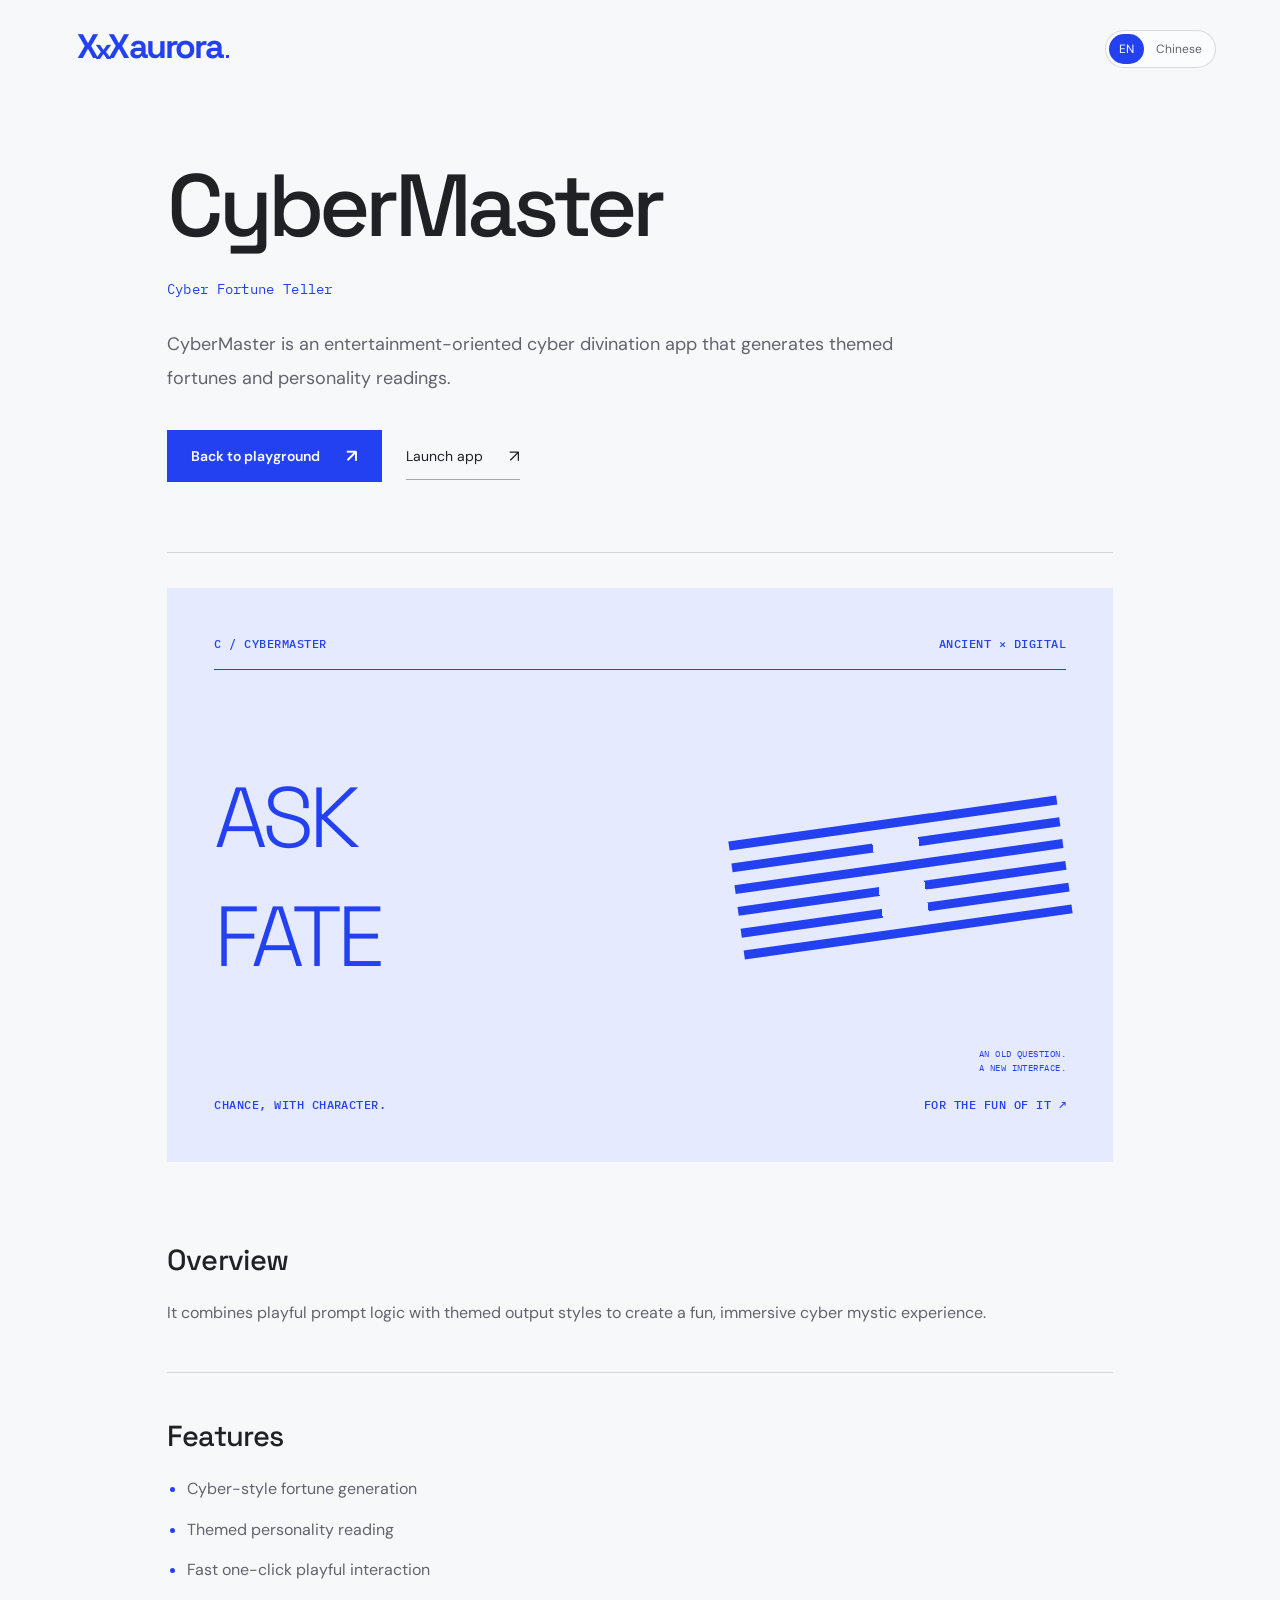
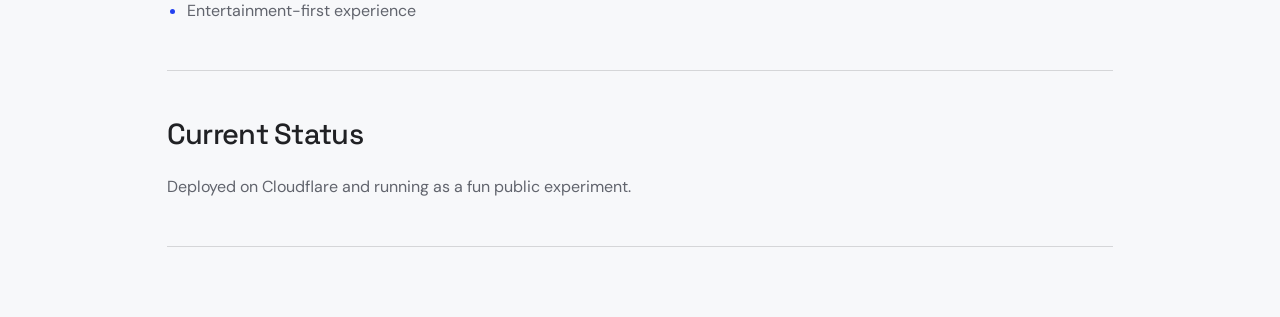
==== commit 2d9b0c3f: "Strengthen XxXaurora wordmark across portfolio" ====
--- a/cybermaster.html
+++ b/cybermaster.html
@@ -19,9 +19,10 @@
     <link rel="stylesheet" href="detail.css" />
     <link rel="stylesheet" href="portfolio.css" />
     <link rel="stylesheet" href="gallery.css" />
+    <link rel="icon" type="image/svg+xml" href="img/aurora-mark.svg" />
   </head>
   <body class="detail-page">
-    <a class="detail-brand" href="index.html"><span>✳</span> XxXAurora<span>.</span></a>
+    <a class="detail-brand brand-lockup" href="index.html" aria-label="XxXaurora home"><span class="logo-prefix">X<span class="logo-cross">x</span>X</span><span class="logo-name">aurora</span><span class="logo-stop" aria-hidden="true"></span></a>
 
     <div class="lang-switch" role="group" aria-label="Language selector">
       <button class="lang-btn is-active" data-lang-btn="en" aria-pressed="true">EN</button>
--- a/gallery.css
+++ b/gallery.css
@@ -172,3 +172,24 @@
   .opening { transition: none; }
   .home-page.composition .project-grid > .project-card:nth-child(2) .case-cover { transform: none; }
 }
+/* XxXaurora 文字标识：高低交错的 XxX 与紧凑字身组成固定签名。 */
+.brand-lockup { display: inline-flex; align-items: baseline; gap: 0; font-family: 'Space Grotesk', Arial, sans-serif; font-weight: 700; line-height: 1; letter-spacing: -.065em; white-space: nowrap; }
+.brand-lockup .logo-prefix { color: var(--accent); letter-spacing: -.115em; margin-right: .075em; }
+.brand-lockup .logo-cross { display: inline-block; font-size: .84em; transform: translateY(.025em); transition: transform .6s var(--ease); }
+.brand-lockup .logo-name { color: var(--text); }
+.brand-lockup .logo-stop { display: inline-block; width: .095em; height: .095em; background: var(--accent); margin-left: .11em; }
+.brand-lockup:hover .logo-cross, .brand-lockup:focus-visible .logo-cross { transform: translateY(-.025em) rotate(180deg); }
+.home-page.composition .wordmark { font-size: 34px; font-weight: 700; letter-spacing: -.065em; }
+.detail-page .detail-brand { font-size: 34px; font-weight: 700; letter-spacing: -.065em; }
+.opening .opening-symbol { display: none; }
+.opening .opening-kicker { margin-bottom: 22px; }
+.opening h2.brand-lockup { display: inline-flex; font-size: clamp(72px, 14vw, 220px); font-weight: 700; letter-spacing: -.065em; line-height: 1.1; margin: 12px 0 30px; }
+.opening h2.brand-lockup .logo-prefix, .opening h2.brand-lockup .logo-name, .opening h2.brand-lockup .logo-cross { color: #fff; }
+.opening h2.brand-lockup .logo-stop { background: #fff; }
+.site-footer { display: grid; grid-template-columns: 1fr auto auto; column-gap: 35px; row-gap: 32px; padding: 38px 0 28px; }
+.site-footer .footer-brand { grid-column: 1 / -1; width: fit-content; font-size: clamp(70px, 14.5vw, 220px); line-height: 1; font-weight: 700; letter-spacing: -.065em; padding-bottom: 20px; }
+.site-footer .footer-brand .logo-prefix { color: var(--accent); }
+.site-footer .footer-brand .logo-name { color: var(--text); }
+.site-footer .footer-brand .logo-stop { background: var(--accent); }
+@media(min-width:681px) and (max-width:1050px) { .home-page.composition .wordmark { font-size: 28px; } .home-page.composition .sidebar { gap: 24px; } }
+@media(max-width:680px) { .home-page.composition .wordmark, .detail-page .detail-brand { font-size: 29px; } .opening h2.brand-lockup { font-size: 14vw; } .opening .opening-kicker { font-size: 10px; letter-spacing: .8px; } .site-footer { grid-template-columns: 1fr auto; gap: 20px; } .site-footer .footer-brand { font-size: 14vw; padding-bottom: 8px; } }
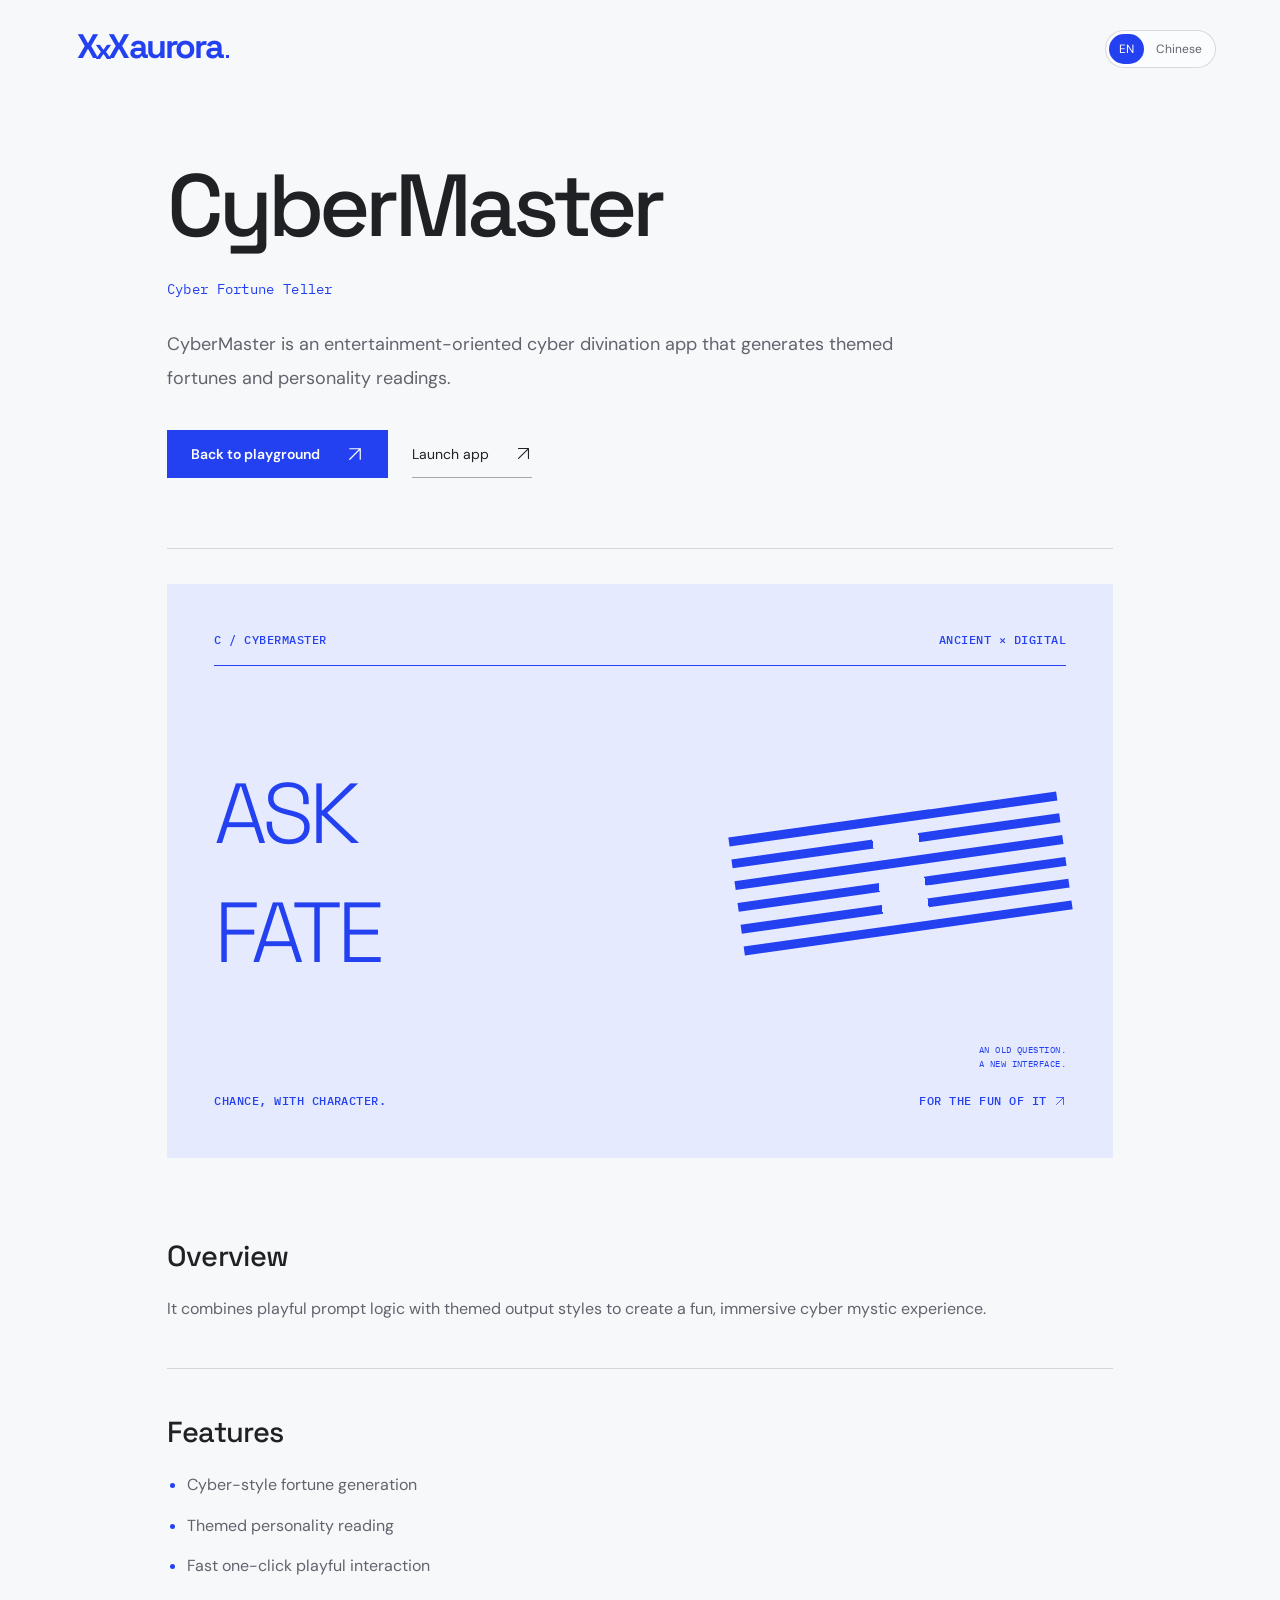
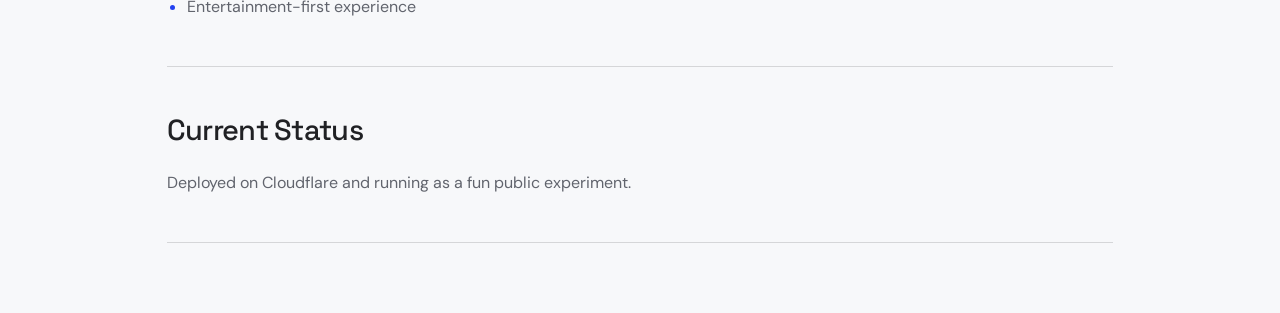
==== commit bd7527dc: "Use vector arrows and improve narrow-screen controls" ====
--- a/cybermaster.html
+++ b/cybermaster.html
@@ -43,7 +43,7 @@
             <a class="ghost" href="https://cybermaster.xxxaurora.com" target="_blank" rel="noreferrer" data-i18n="launch">Launch app</a>
           </div>
         </section>
-        <div class="detail-cover case-cover cover-cybermaster" aria-hidden="true"><span class="cover-top">C / CYBERMASTER <span>ANCIENT × DIGITAL</span></span><div class="oracle-layout"><div class="oracle-type">问<br><em>卦</em></div><div class="hexagram"><i></i><i class="broken"></i><i></i><i class="broken"></i><i class="broken"></i><i></i></div><span class="oracle-caption">AN OLD QUESTION.<br>A NEW INTERFACE.</span></div><span class="cover-bottom">CHANCE, WITH CHARACTER. <span>FOR THE FUN OF IT ↗</span></span></div>
+        <div class="detail-cover case-cover cover-cybermaster" aria-hidden="true"><span class="cover-top">C / CYBERMASTER <span>ANCIENT × DIGITAL</span></span><div class="oracle-layout"><div class="oracle-type">问<br><em>卦</em></div><div class="hexagram"><i></i><i class="broken"></i><i></i><i class="broken"></i><i class="broken"></i><i></i></div><span class="oracle-caption">AN OLD QUESTION.<br>A NEW INTERFACE.</span></div><span class="cover-bottom">CHANCE, WITH CHARACTER. <span>FOR THE FUN OF IT <svg class="ui-arrow arrow-ne" viewBox="0 0 24 24" aria-hidden="true" focusable="false"><path d="M5 19 19 5M5 5h14v14"/></svg></span></span></div>
 
         <section class="panel">
           <h3 data-i18n="overviewTitle">Overview</h3>
--- a/gallery.css
+++ b/gallery.css
@@ -193,3 +193,38 @@
 .site-footer .footer-brand .logo-stop { background: var(--accent); }
 @media(min-width:681px) and (max-width:1050px) { .home-page.composition .wordmark { font-size: 28px; } .home-page.composition .sidebar { gap: 24px; } }
 @media(max-width:680px) { .home-page.composition .wordmark, .detail-page .detail-brand { font-size: 29px; } .opening h2.brand-lockup { font-size: 14vw; } .opening .opening-kicker { font-size: 10px; letter-spacing: .8px; } .site-footer { grid-template-columns: 1fr auto; gap: 20px; } .site-footer .footer-brand { font-size: 14vw; padding-bottom: 8px; } }
+/* 箭头统一使用矢量路径，不依赖系统字符或 emoji 字体。 */
+.ui-arrow { display: inline-block; width: 1em; height: 1em; flex: 0 0 auto; vertical-align: -.12em; overflow: visible; }
+.ui-arrow path { fill: none; stroke: currentColor; stroke-width: 1.6; stroke-linecap: round; stroke-linejoin: round; }
+.button::after, .ghost::after, .project-card h4::after {
+  content: "";
+  display: inline-block;
+  width: 1em;
+  height: 1em;
+  flex: 0 0 auto;
+  background: currentColor;
+  -webkit-mask: url('img/arrow-ne.svg') center / contain no-repeat;
+  mask: url('img/arrow-ne.svg') center / contain no-repeat;
+}
+.project-card h4::after { margin-top: .2em; }
+.star-word > span .ui-arrow, .contact-arrow .ui-arrow { display: block; }
+@media(max-width:680px) {
+  .home-page.composition .hero-actions { flex-wrap: wrap; gap: 14px 22px; }
+  .home-page.composition .card-actions, .detail-page .detail-actions { flex-wrap: wrap; }
+  .home-page.composition .hero-actions a, .home-page.composition .card-actions a, .detail-page .detail-actions a { min-height: 44px; }
+  .lang-btn { min-height: 34px; }
+  .home-page.composition .sidebar nav a { min-height: 44px; display: inline-flex; align-items: center; }
+  .opening-actions { flex-wrap: wrap; justify-content: center; }
+  .opening-actions button { min-height: 46px; }
+  .cover-top, .cover-bottom { flex-wrap: wrap; row-gap: 6px; }
+  .site-footer .replay-intro { min-height: 44px; }
+}
+@media(max-width:360px) {
+  .home-page.composition #playground .project-card { grid-template-columns: 78px minmax(0,1fr); gap: 14px; }
+  .home-page.composition #playground .project-info h4 { font-size: 20px; }
+  .home-page.composition .wordmark { font-size: 26px; }
+}
+@supports(padding:max(0px)) {
+  .opening-center { padding-top: max(110px, env(safe-area-inset-top)); padding-bottom: max(110px, env(safe-area-inset-bottom)); }
+  .opening-bottom { bottom: max(25px, env(safe-area-inset-bottom)); }
+}
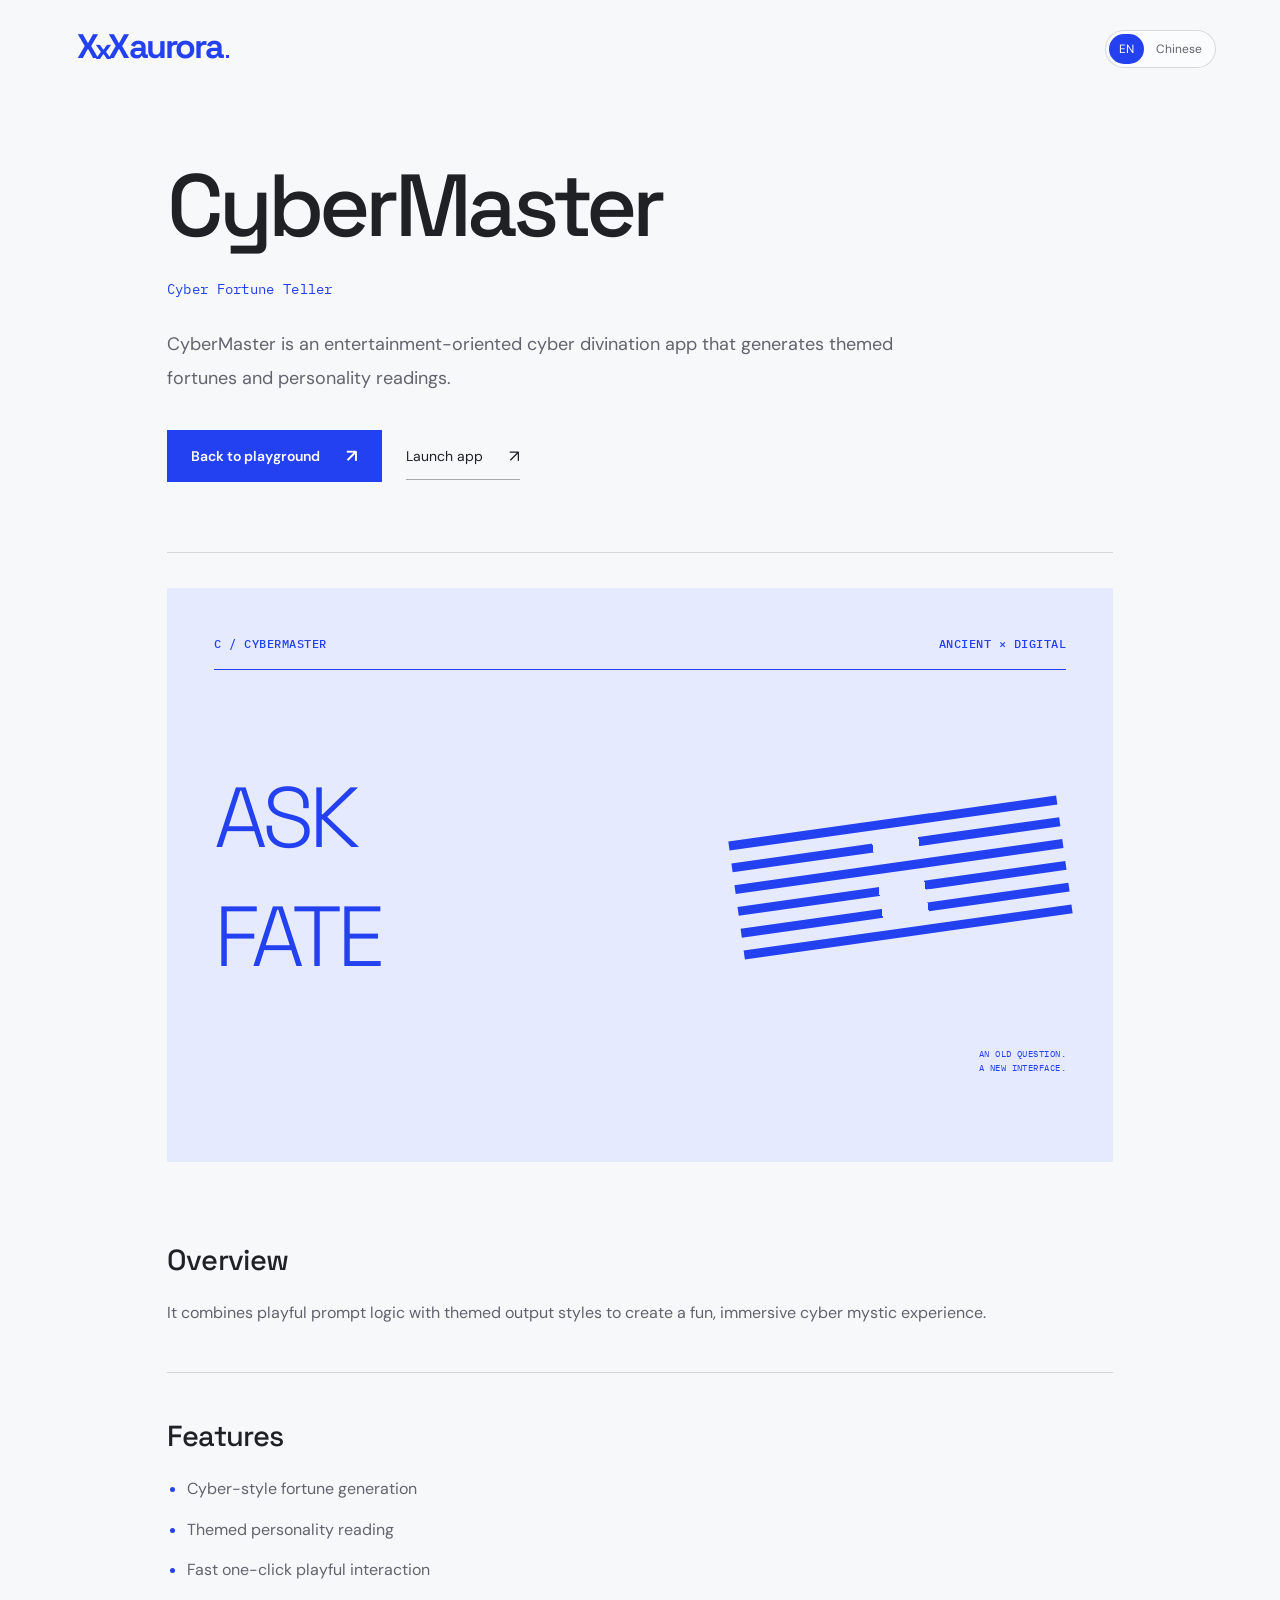
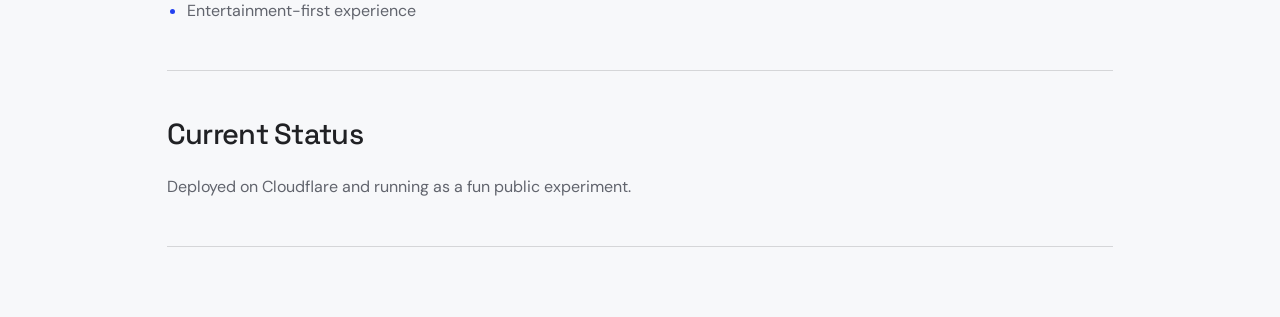
==== commit 8f7ac52e: "Revert "Use vector arrows and improve narrow-screen controls" This reverts commit bd7527dc5ae8038eb9" ====
--- a/cybermaster.html
+++ b/cybermaster.html
@@ -43,7 +43,7 @@
             <a class="ghost" href="https://cybermaster.xxxaurora.com" target="_blank" rel="noreferrer" data-i18n="launch">Launch app</a>
           </div>
         </section>
-        <div class="detail-cover case-cover cover-cybermaster" aria-hidden="true"><span class="cover-top">C / CYBERMASTER <span>ANCIENT × DIGITAL</span></span><div class="oracle-layout"><div class="oracle-type">问<br><em>卦</em></div><div class="hexagram"><i></i><i class="broken"></i><i></i><i class="broken"></i><i class="broken"></i><i></i></div><span class="oracle-caption">AN OLD QUESTION.<br>A NEW INTERFACE.</span></div><span class="cover-bottom">CHANCE, WITH CHARACTER. <span>FOR THE FUN OF IT <svg class="ui-arrow arrow-ne" viewBox="0 0 24 24" aria-hidden="true" focusable="false"><path d="M5 19 19 5M5 5h14v14"/></svg></span></span></div>
+        <div class="detail-cover case-cover cover-cybermaster" aria-hidden="true"><span class="cover-top">C / CYBERMASTER <span>ANCIENT × DIGITAL</span></span><div class="oracle-layout"><div class="oracle-type">问<br><em>卦</em></div><div class="hexagram"><i></i><i class="broken"></i><i></i><i class="broken"></i><i class="broken"></i><i></i></div><span class="oracle-caption">AN OLD QUESTION.<br>A NEW INTERFACE.</span></div><span class="cover-bottom">CHANCE, WITH CHARACTER. <span>FOR THE FUN OF IT ↗</span></span></div>
 
         <section class="panel">
           <h3 data-i18n="overviewTitle">Overview</h3>
--- a/gallery.css
+++ b/gallery.css
@@ -193,38 +193,3 @@
 .site-footer .footer-brand .logo-stop { background: var(--accent); }
 @media(min-width:681px) and (max-width:1050px) { .home-page.composition .wordmark { font-size: 28px; } .home-page.composition .sidebar { gap: 24px; } }
 @media(max-width:680px) { .home-page.composition .wordmark, .detail-page .detail-brand { font-size: 29px; } .opening h2.brand-lockup { font-size: 14vw; } .opening .opening-kicker { font-size: 10px; letter-spacing: .8px; } .site-footer { grid-template-columns: 1fr auto; gap: 20px; } .site-footer .footer-brand { font-size: 14vw; padding-bottom: 8px; } }
-/* 箭头统一使用矢量路径，不依赖系统字符或 emoji 字体。 */
-.ui-arrow { display: inline-block; width: 1em; height: 1em; flex: 0 0 auto; vertical-align: -.12em; overflow: visible; }
-.ui-arrow path { fill: none; stroke: currentColor; stroke-width: 1.6; stroke-linecap: round; stroke-linejoin: round; }
-.button::after, .ghost::after, .project-card h4::after {
-  content: "";
-  display: inline-block;
-  width: 1em;
-  height: 1em;
-  flex: 0 0 auto;
-  background: currentColor;
-  -webkit-mask: url('img/arrow-ne.svg') center / contain no-repeat;
-  mask: url('img/arrow-ne.svg') center / contain no-repeat;
-}
-.project-card h4::after { margin-top: .2em; }
-.star-word > span .ui-arrow, .contact-arrow .ui-arrow { display: block; }
-@media(max-width:680px) {
-  .home-page.composition .hero-actions { flex-wrap: wrap; gap: 14px 22px; }
-  .home-page.composition .card-actions, .detail-page .detail-actions { flex-wrap: wrap; }
-  .home-page.composition .hero-actions a, .home-page.composition .card-actions a, .detail-page .detail-actions a { min-height: 44px; }
-  .lang-btn { min-height: 34px; }
-  .home-page.composition .sidebar nav a { min-height: 44px; display: inline-flex; align-items: center; }
-  .opening-actions { flex-wrap: wrap; justify-content: center; }
-  .opening-actions button { min-height: 46px; }
-  .cover-top, .cover-bottom { flex-wrap: wrap; row-gap: 6px; }
-  .site-footer .replay-intro { min-height: 44px; }
-}
-@media(max-width:360px) {
-  .home-page.composition #playground .project-card { grid-template-columns: 78px minmax(0,1fr); gap: 14px; }
-  .home-page.composition #playground .project-info h4 { font-size: 20px; }
-  .home-page.composition .wordmark { font-size: 26px; }
-}
-@supports(padding:max(0px)) {
-  .opening-center { padding-top: max(110px, env(safe-area-inset-top)); padding-bottom: max(110px, env(safe-area-inset-bottom)); }
-  .opening-bottom { bottom: max(25px, env(safe-area-inset-bottom)); }
-}
